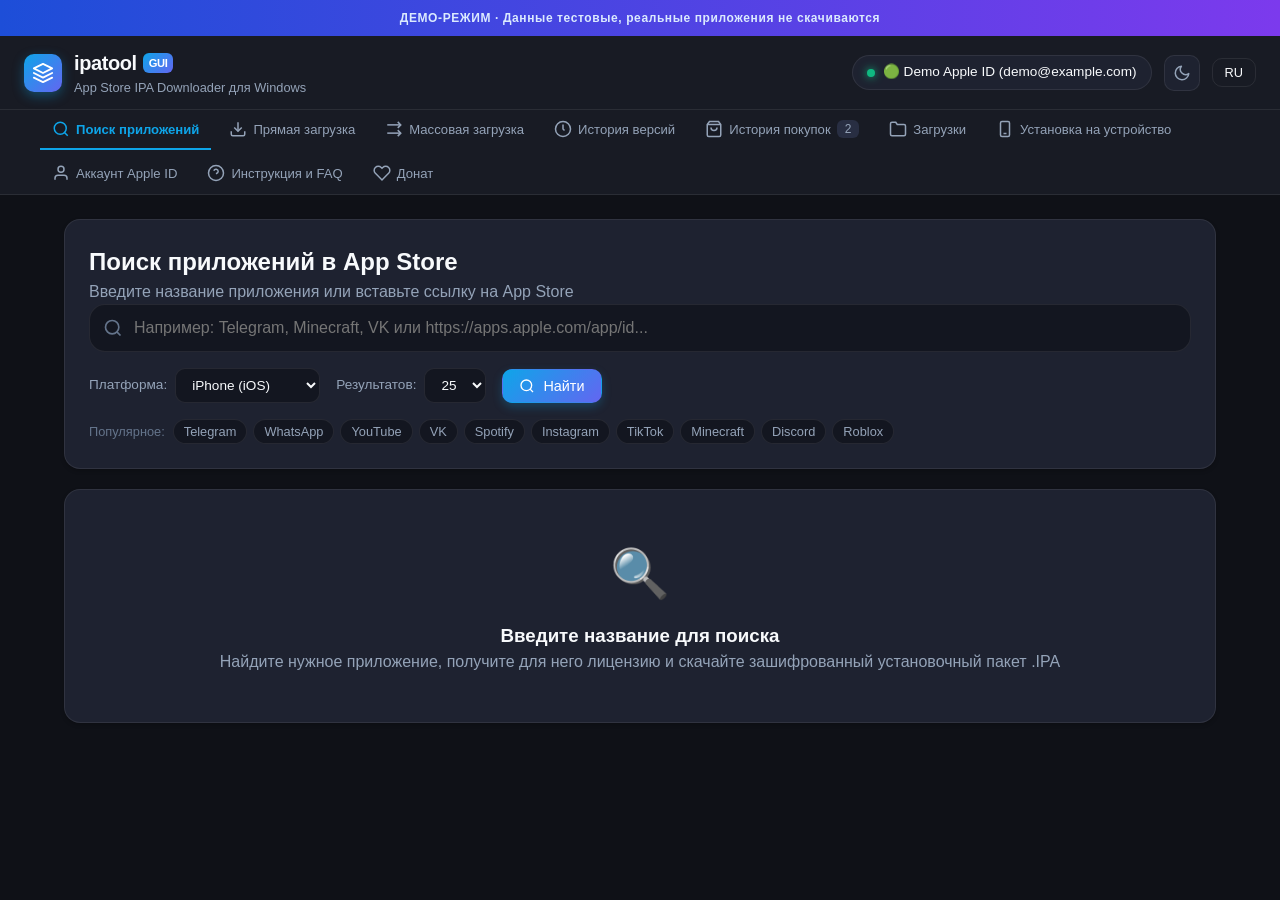
==== docs/index.html @ e69d9118 "Add interactive GitHub Pages demo Co-authored-by: arena-agent <297053741+arena-agent@users.noreply.g" ====
<!DOCTYPE html>
<html lang="ru" data-theme="dark">
<head>
  <meta charset="UTF-8">
  <meta name="viewport" content="width=device-width, initial-scale=1.0">
  <title>ipatool GUI — Скачивание IPA из App Store</title>
  <link rel="stylesheet" href="assets/style.css">
</head>
<body>
  <div class="demo-banner">ДЕМО-РЕЖИМ · Данные тестовые, реальные приложения не скачиваются</div>
  <!-- Header / Navigation Bar -->
  <header class="navbar">
    <div class="nav-brand">
      <div class="brand-icon">
        <svg viewBox="0 0 24 24" fill="none" stroke="currentColor" stroke-width="2" stroke-linecap="round" stroke-linejoin="round">
          <path d="M12 2L2 7l10 5 10-5-10-5zM2 17l10 5 10-5M2 12l10 5 10-5"/>
        </svg>
      </div>
      <div class="brand-text">
        <span class="brand-title">ipatool <span class="badge-gui">GUI</span></span>
        <span class="brand-subtitle" data-i18n="app_subtitle">App Store IPA Downloader для Windows</span>
      </div>
    </div>

    <!-- Right Controls -->
    <div class="nav-actions">
      <!-- Account Status Pill -->
      <div id="account-status-pill" class="account-pill" onclick="switchTab('account')">
        <span class="status-dot"></span>
        <span id="account-status-text" data-i18n="auth_checking">Проверка аккаунта...</span>
      </div>

      <!-- Theme Switcher -->
      <button id="theme-toggle" class="icon-btn" title="Сменить тему" onclick="toggleTheme()">
        <svg id="theme-icon-dark" viewBox="0 0 24 24" fill="none" stroke="currentColor" stroke-width="2" stroke-linecap="round" stroke-linejoin="round">
          <path d="M21 12.79A9 9 0 1 1 11.21 3 7 7 0 0 0 21 12.79z"></path>
        </svg>
        <svg id="theme-icon-light" style="display:none" viewBox="0 0 24 24" fill="none" stroke="currentColor" stroke-width="2" stroke-linecap="round" stroke-linejoin="round">
          <circle cx="12" cy="12" r="5"></circle>
          <line x1="12" y1="1" x2="12" y2="3"></line>
          <line x1="12" y1="21" x2="12" y2="23"></line>
          <line x1="4.22" y1="4.22" x2="5.64" y2="5.64"></line>
          <line x1="18.36" y1="18.36" x2="19.78" y2="19.78"></line>
          <line x1="1" y1="12" x2="3" y2="12"></line>
          <line x1="21" y1="12" x2="23" y2="12"></line>
          <line x1="4.22" y1="19.78" x2="5.64" y2="18.36"></line>
          <line x1="18.36" y1="5.64" x2="19.78" y2="4.22"></line>
        </svg>
      </button>

      <!-- Language Switcher -->
      <button id="lang-toggle" class="btn btn-outline btn-sm" onclick="toggleLanguage()">
        <span id="lang-label">RU</span>
      </button>
    </div>
  </header>

  <!-- Navigation Tabs -->
  <nav class="tabs-nav">
    <div class="tabs-container">
      <button class="tab-btn active" data-tab="search" onclick="switchTab('search')">
        <svg viewBox="0 0 24 24" fill="none" stroke="currentColor" stroke-width="2">
          <circle cx="11" cy="11" r="8"></circle><line x1="21" y1="21" x2="16.65" y2="16.65"></line>
        </svg>
        <span data-i18n="tab_search">Поиск приложений</span>
      </button>
      <button class="tab-btn" data-tab="direct" onclick="switchTab('direct')">
        <svg viewBox="0 0 24 24" fill="none" stroke="currentColor" stroke-width="2">
          <path d="M21 15v4a2 2 0 0 1-2 2H5a2 2 0 0 1-2-2v-4"></path>
          <polyline points="7 10 12 15 17 10"></polyline>
          <line x1="12" y1="15" x2="12" y2="3"></line>
        </svg>
        <span data-i18n="tab_direct">Прямая загрузка</span>
      </button>
      <button class="tab-btn" data-tab="batch" onclick="switchTab('batch')">
        <svg viewBox="0 0 24 24" fill="none" stroke="currentColor" stroke-width="2">
          <path d="M17 2.5l4 4-4 4"></path>
          <path d="M3 6.5h18"></path>
          <path d="M17 13.5l4 4-4 4"></path>
          <path d="M3 17.5h18"></path>
        </svg>
        <span data-i18n="tab_batch">Массовая загрузка</span>
      </button>
      <button class="tab-btn" data-tab="versions" onclick="switchTab('versions')">
        <svg viewBox="0 0 24 24" fill="none" stroke="currentColor" stroke-width="2">
          <circle cx="12" cy="12" r="10"></circle><polyline points="12 6 12 12 14 14"></polyline>
        </svg>
        <span data-i18n="tab_versions">История версий</span>
      </button>
      <button class="tab-btn" data-tab="purchases" onclick="switchTab('purchases')">
        <svg viewBox="0 0 24 24" fill="none" stroke="currentColor" stroke-width="2">
          <path d="M6 2L3 6v14a2 2 0 0 0 2 2h14a2 2 0 0 0 2-2V6l-3-4z"></path>
          <line x1="3" y1="6" x2="21" y2="6"></line>
          <path d="M16 10a4 4 0 0 1-8 0"></path>
        </svg>
        <span data-i18n="tab_purchases">История покупок</span>
        <span id="purchases-badge" class="badge" style="display:none">0</span>
      </button>
      <button class="tab-btn" data-tab="downloads" onclick="switchTab('downloads')">
        <svg viewBox="0 0 24 24" fill="none" stroke="currentColor" stroke-width="2">
          <path d="M22 19a2 2 0 0 1-2 2H4a2 2 0 0 1-2-2V5a2 2 0 0 1 2-2h5l2 3h9a2 2 0 0 1 2 2z"></path>
        </svg>
        <span data-i18n="tab_downloads">Загрузки</span>
        <span id="downloads-badge" class="badge badge-pulse" style="display:none">0</span>
      </button>
      <button class="tab-btn" data-tab="install" onclick="switchTab('install')">
        <svg viewBox="0 0 24 24" fill="none" stroke="currentColor" stroke-width="2">
          <rect x="6" y="2" width="12" height="20" rx="2"></rect>
          <line x1="10" y1="18" x2="14" y2="18"></line>
          <line x1="12" y1="2" x2="12" y2="2.01"></line>
        </svg>
        <span data-i18n="tab_install">Установка на устройство</span>
      </button>
      <button class="tab-btn" data-tab="account" onclick="switchTab('account')">
        <svg viewBox="0 0 24 24" fill="none" stroke="currentColor" stroke-width="2">
          <path d="M20 21v-2a4 4 0 0 0-4-4H8a4 4 0 0 0-4 4v2"></path>
          <circle cx="12" cy="7" r="4"></circle>
        </svg>
        <span data-i18n="tab_account">Аккаунт Apple ID</span>
      </button>
      <button class="tab-btn" data-tab="guide" onclick="switchTab('guide')">
        <svg viewBox="0 0 24 24" fill="none" stroke="currentColor" stroke-width="2">
          <circle cx="12" cy="12" r="10"></circle>
          <path d="M9.09 9a3 3 0 0 1 5.83 1c0 2-3 3-3 3"></path>
          <line x1="12" y1="17" x2="12.01" y2="17"></line>
        </svg>
        <span data-i18n="tab_guide">Инструкция и FAQ</span>
      </button>
      <button class="tab-btn" data-tab="donate" onclick="switchTab('donate')">
        <svg viewBox="0 0 24 24" fill="none" stroke="currentColor" stroke-width="2">
          <path d="M20.84 4.61a5.5 5.5 0 0 0-7.78 0L12 5.67l-1.06-1.06a5.5 5.5 0 0 0-7.78 7.78l1.06 1.06L12 21.23l7.78-7.78 1.06-1.06a5.5 5.5 0 0 0 0-7.78z"></path>
        </svg>
        <span data-i18n="tab_donate">Донат</span>
      </button>
    </div>
  </nav>

  <!-- Main Content Container -->
  <main class="main-content">

    <!-- TAB 1: Search -->
    <section id="tab-search" class="tab-content active">
      <!-- Search Banner / Input -->
      <div class="search-section card">
        <div class="search-header">
          <h2 data-i18n="search_title">Поиск приложений в App Store</h2>
          <p class="text-secondary" data-i18n="search_desc">Введите название приложения или вставьте ссылку на App Store</p>
        </div>

        <form id="search-form" onsubmit="handleSearch(event)" class="search-form">
          <div class="search-input-wrapper">
            <svg class="search-icon" viewBox="0 0 24 24" fill="none" stroke="currentColor" stroke-width="2">
              <circle cx="11" cy="11" r="8"></circle><line x1="21" y1="21" x2="16.65" y2="16.65"></line>
            </svg>
            <input 
              type="text" 
              id="search-input" 
              placeholder="Например: Telegram, Minecraft, VK или https://apps.apple.com/app/id..." 
              autocomplete="off"
            >
            <button type="button" id="search-clear-btn" class="clear-btn" onclick="clearSearch()" style="display:none">✕</button>
          </div>

          <div class="search-options">
            <div class="option-group">
              <label for="search-platform" data-i18n="platform_label">Платформа:</label>
              <select id="search-platform" class="select-control">
                <option value="iphone" selected>iPhone (iOS)</option>
                <option value="ipad">iPad (iPadOS)</option>
                <option value="appletv">Apple TV (tvOS)</option>
              </select>
            </div>

            <div class="option-group">
              <label for="search-limit" data-i18n="limit_label">Результатов:</label>
              <select id="search-limit" class="select-control">
                <option value="10">10</option>
                <option value="25" selected>25</option>
                <option value="50">50</option>
              </select>
            </div>

            <button type="submit" id="search-btn" class="btn btn-primary">
              <svg viewBox="0 0 24 24" fill="none" stroke="currentColor" stroke-width="2">
                <circle cx="11" cy="11" r="8"></circle><line x1="21" y1="21" x2="16.65" y2="16.65"></line>
              </svg>
              <span data-i18n="search_button">Найти</span>
            </button>
          </div>
        </form>

        <!-- Quick Tags -->
        <div class="popular-tags">
          <span class="tags-label" data-i18n="popular_searches">Популярное:</span>
          <div class="tags-list">
            <button type="button" class="tag-chip" onclick="quickSearch('Telegram')">Telegram</button>
            <button type="button" class="tag-chip" onclick="quickSearch('WhatsApp')">WhatsApp</button>
            <button type="button" class="tag-chip" onclick="quickSearch('YouTube')">YouTube</button>
            <button type="button" class="tag-chip" onclick="quickSearch('VK')">VK</button>
            <button type="button" class="tag-chip" onclick="quickSearch('Spotify')">Spotify</button>
            <button type="button" class="tag-chip" onclick="quickSearch('Instagram')">Instagram</button>
            <button type="button" class="tag-chip" onclick="quickSearch('TikTok')">TikTok</button>
            <button type="button" class="tag-chip" onclick="quickSearch('Minecraft')">Minecraft</button>
            <button type="button" class="tag-chip" onclick="quickSearch('Discord')">Discord</button>
            <button type="button" class="tag-chip" onclick="quickSearch('Roblox')">Roblox</button>
          </div>
        </div>
      </div>

      <!-- Search State / Results -->
      <div id="search-loading" class="state-container" style="display:none">
        <div class="spinner"></div>
        <p data-i18n="searching_status">Поиск приложений в Apple App Store...</p>
      </div>

      <div id="search-empty" class="state-container card">
        <div class="empty-icon">🔍</div>
        <h3 data-i18n="search_prompt_title">Введите название для поиска</h3>
        <p class="text-secondary" data-i18n="search_prompt_desc">Найдите нужное приложение, получите для него лицензию и скачайте зашифрованный установочный пакет .IPA</p>
      </div>

      <div id="search-no-results" class="state-container card" style="display:none">
        <div class="empty-icon">😕</div>
        <h3 data-i18n="no_results_title">Ничего не найдено</h3>
        <p class="text-secondary" data-i18n="no_results_desc">Попробуйте изменить поисковый запрос, проверить регион аккаунта или переключить платформу (iPhone / iPad).</p>
      </div>

      <!-- Results Grid -->
      <div id="search-results-wrapper" style="display:none">
        <!-- Removed-from-App-Store results (Apps_ID_List.txt) — shown first,
             since these apps are not reachable through the App Store search. -->
        <div id="removed-results-section" style="display:none">
          <div class="results-header">
            <h3 class="results-section-title" data-i18n="search_removed_title">Удалённые из App Store (доступны по ID)</h3>
            <span id="removed-results-count" class="results-count-text"></span>
          </div>
          <div id="removed-results-grid" class="apps-grid"></div>
        </div>

        <!-- Official App Store results (shown below the removed apps) -->
        <div id="official-results-section">
          <div class="results-header" id="official-results-header">
            <h3 class="results-section-title" data-i18n="search_official_title">Результаты App Store</h3>
            <span id="results-count" class="results-count-text">Найдено 0 приложений</span>
          </div>
          <div id="search-results-grid" class="apps-grid"></div>
        </div>
      </div>
    </section>

    <!-- TAB 2: Direct Download -->
    <section id="tab-direct" class="tab-content">
      <div class="card form-card">
        <div class="card-header">
          <h2 data-i18n="direct_title">Прямая загрузка приложения</h2>
          <p class="text-secondary" data-i18n="direct_desc">Загрузите приложение по Bundle ID, App ID или прямой ссылке на App Store</p>
        </div>

        <form id="direct-download-form" onsubmit="handleDirectDownload(event)" class="vertical-form">
          <div class="form-group">
            <label for="direct-app-id">
              <span data-i18n="direct_id_label">Идентификатор приложения (Bundle ID, App ID или Ссылка):</span>
              <span class="required">*</span>
            </label>
            <input 
              type="text" 
              id="direct-app-id" 
              class="input-control" 
              placeholder="например: org.telegram.Telegram-iOS, 686449807 или https://apps.apple.com/..."
              required
            >
            <small class="form-hint" data-i18n="direct_id_hint">Вы можете указать Bundle Identifier (например <code>com.example.app</code>), цифровой Track ID (например <code>686449807</code>) или ссылку на страницу в App Store.</small>
          </div>

          <div class="form-row">
            <div class="form-group col">
              <label for="direct-platform" data-i18n="platform_label">Платформа:</label>
              <select id="direct-platform" class="select-control">
                <option value="iphone" selected>iPhone (iOS)</option>
                <option value="ipad">iPad (iPadOS)</option>
                <option value="appletv">Apple TV (tvOS)</option>
              </select>
            </div>

            <div class="form-group col">
              <label for="direct-version-id" data-i18n="version_id_label">ID версии (необязательно):</label>
              <input 
                type="text" 
                id="direct-version-id" 
                class="input-control" 
                placeholder="Оставьте пустым для последней версии"
              >
            </div>
          </div>

          <div class="form-group">
            <label for="direct-output-path" data-i18n="output_folder_label">Папка для сохранения:</label>
            <div class="input-with-button">
              <input 
                type="text" 
                id="direct-output-path" 
                class="input-control" 
                placeholder="По умолчанию: текущая папка или Загрузки"
              >
              <button type="button" class="btn btn-outline" onclick="openOutputFolder()" title="Открыть текущую папку">
                📂 <span data-i18n="open_folder_btn">Открыть</span>
              </button>
            </div>
          </div>

          <div class="form-checkbox">
            <label class="checkbox-label">
              <input type="checkbox" id="direct-purchase" checked>
              <span class="checkbox-custom"></span>
              <span class="checkbox-text">
                <strong data-i18n="auto_purchase_title">Автоматически получить лицензию (Purchase)</strong>
                <small class="text-secondary" data-i18n="auto_purchase_desc">Необходимо, если приложение ещё ни разу не скачивалось с этого Apple ID (только для бесплатных приложений)</small>
              </span>
            </label>
          </div>

          <div class="form-actions">
            <button type="submit" id="direct-submit-btn" class="btn btn-primary btn-lg">
              <svg viewBox="0 0 24 24" fill="none" stroke="currentColor" stroke-width="2">
                <path d="M21 15v4a2 2 0 0 1-2 2H5a2 2 0 0 1-2-2v-4"></path>
                <polyline points="7 10 12 15 17 10"></polyline>
                <line x1="12" y1="15" x2="12" y2="3"></line>
              </svg>
              <span data-i18n="start_download_btn">Начать скачивание .IPA</span>
            </button>
          </div>
        </form>
      </div>
    </section>

    <!-- TAB: Batch Mass Download -->
    <section id="tab-batch" class="tab-content">
      <div class="card">
        <div class="card-header">
          <h2 data-i18n="batch_title">Массовая проверка и загрузка</h2>
          <p class="text-secondary" data-i18n="batch_desc">Загрузите текстовый файл со списком приложений (название и App ID). Каждый ID будет проверен через Прямую загрузку: приложения, ранее установленные на вашем Apple ID, скачиваются, а те, которых у вас никогда не было (ошибка «license is required»), будут отфильтрованы.</p>
        </div>

        <form id="batch-form" class="vertical-form">
          <div class="form-group">
            <label for="batch-file-input">
              <span data-i18n="batch_file_label">Файл со списком приложений (.txt):</span>
              <span class="required">*</span>
            </label>
            <div class="input-with-button">
              <input
                type="file"
                id="batch-file-input"
                class="input-control"
                accept=".txt,text/plain"
              >
            </div>
            <small class="form-hint" data-i18n="batch_file_hint">Каждая строка: название и числовой App ID, например <code>1Password 7: 568903335</code>. Поддерживаются также просто ID, ссылки на App Store и разделители «:», «-», «;», Tab или пробел.</small>
          </div>

          <div class="form-group">
            <label for="batch-paste-area" data-i18n="batch_paste_label">Или вставьте список текстом:</label>
            <textarea
              id="batch-paste-area"
              class="input-control"
              rows="5"
              placeholder="1Password 7: 568903335&#10;2ГИС: 1474481751&#10;568903335 246890568"
            ></textarea>
          </div>

          <div id="batch-parsed-summary" class="state-container" style="display:none">
            <p id="batch-parsed-count" class="text-secondary"></p>
          </div>

          <div class="form-row">
            <div class="form-group col">
              <label for="batch-platform" data-i18n="platform_label">Платформа:</label>
              <select id="batch-platform" class="select-control">
                <option value="iphone" selected>iPhone (iOS)</option>
                <option value="ipad">iPad (iPadOS)</option>
                <option value="appletv">Apple TV (tvOS)</option>
              </select>
            </div>

            <div class="form-group col">
              <label for="batch-output-path" data-i18n="output_folder_label">Папка для сохранения:</label>
              <div class="input-with-button">
                <input
                  type="text"
                  id="batch-output-path"
                  class="input-control"
                  placeholder="По умолчанию: текущая папка или Загрузки"
                >
                <button type="button" class="btn btn-outline" onclick="openOutputFolder()" title="Открыть текущую папку">
                  📂 <span data-i18n="open_folder_btn">Открыть</span>
                </button>
              </div>
            </div>
          </div>

          <div class="form-checkbox">
            <label class="checkbox-label">
              <input type="checkbox" id="batch-purchase">
              <span class="checkbox-custom"></span>
              <span class="checkbox-text">
                <strong data-i18n="batch_purchase_label">Автоматически получать лицензии (Purchase)</strong>
                <small class="text-secondary" data-i18n="batch_purchase_hint">Включено: приложение без лицензии будет приобретено перед проверкой/скачиванием (только бесплатные приложения). Отключено: такие приложения будут просто отфильтрованы и не скачаны.</small>
              </span>
            </label>
          </div>

          <div class="form-actions">
            <button type="submit" id="batch-check-btn" class="btn btn-primary btn-lg">
              <svg viewBox="0 0 24 24" fill="none" stroke="currentColor" stroke-width="2">
                <circle cx="11" cy="11" r="8"></circle><line x1="21" y1="21" x2="16.65" y2="16.65"></line>
              </svg>
              <span data-i18n="batch_check_btn">Проверить по Apple ID</span>
            </button>
          </div>
        </form>
      </div>

      <!-- Batch Check Progress -->
      <div id="batch-check-progress-card" class="card" style="display:none">
        <div class="card-header">
          <h3 data-i18n="batch_check_progress_title">Проверка приложений через Прямую загрузку...</h3>
          <p class="text-secondary" id="batch-check-progress-text"></p>
        </div>
        <div class="dl-progress-bar-bg">
          <div id="batch-check-progress-fill" class="dl-progress-bar-fill" style="width:0%"></div>
        </div>
        <div class="dl-progress-stats">
          <span id="batch-check-progress-percent">0%</span>
        </div>
      </div>

      <!-- Batch Results -->
      <div id="batch-results-card" class="card" style="display:none">
        <div class="card-header flex-between">
          <div>
            <h3 data-i18n="batch_results_title">Результаты проверки</h3>
            <p class="text-secondary" id="batch-results-summary"></p>
          </div>
          <div class="app-actions">
            <button class="btn btn-outline btn-sm" onclick="batchSelectAll(true)">
              <span data-i18n="batch_select_all">Выбрать все</span>
            </button>
            <button class="btn btn-outline btn-sm" onclick="batchSelectAll(false)">
              <span data-i18n="batch_select_none">Снять все</span>
            </button>
            <button id="batch-download-btn" class="btn btn-primary btn-sm" onclick="startBatchDownload()">
              <span id="batch-download-btn-text" data-i18n="batch_download_selected">Скачать выбранные</span>
            </button>
            <button id="batch-save-btn" class="btn btn-outline btn-sm" onclick="saveBatchList()">
              💾 <span data-i18n="batch_save_list">Сохранить список (.txt)</span>
            </button>
          </div>
        </div>

        <div id="batch-available-list" class="apps-grid" style="margin-top:16px"></div>

        <div id="batch-filtered-box" style="margin-top:24px; display:none">
          <h4 class="text-secondary" data-i18n="batch_filtered_title">Отфильтрованы (нет лицензии на Apple ID):</h4>
          <div id="batch-filtered-list" class="batch-filtered-list" style="margin-top:8px"></div>
        </div>
      </div>

      <!-- Batch Download Progress -->
      <div id="batch-download-card" class="card" style="display:none">
        <div class="card-header">
          <h3 data-i18n="batch_download_progress_title">Массовое скачивание...</h3>
          <p class="text-secondary" id="batch-download-progress-text"></p>
        </div>
        <div class="dl-progress-bar-bg">
          <div id="batch-download-progress-fill" class="dl-progress-bar-fill" style="width:0%"></div>
        </div>
        <div class="dl-progress-stats">
          <span id="batch-download-progress-percent">0%</span>
          <span id="batch-download-progress-detail"></span>
        </div>
        <div id="batch-download-items" style="margin-top:16px"></div>
      </div>
    </section>

    <!-- TAB 3: Version History -->
    <section id="tab-versions" class="tab-content">
      <div class="card">
        <div class="card-header">
          <h2 data-i18n="versions_title">История версий приложения</h2>
          <p class="text-secondary" data-i18n="versions_desc">Просмотр всех предыдущих сборок и скачивание старых версий приложения</p>
        </div>

        <form id="versions-search-form" onsubmit="handleFetchVersions(event)" class="search-form">
          <div class="search-input-wrapper">
            <input 
              type="text" 
              id="versions-input" 
              placeholder="Введите Bundle ID (например, org.telegram.Telegram-iOS) или App ID"
              required
            >
          </div>
          <button type="submit" id="versions-btn" class="btn btn-primary">
            <span data-i18n="fetch_versions_btn">Получить версии</span>
          </button>
        </form>

        <div id="versions-loading" class="state-container" style="display:none">
          <div class="spinner"></div>
          <p data-i18n="fetching_versions_status">Запрос списка сборок с серверов Apple...</p>
        </div>

        <div id="versions-container" class="versions-result-wrapper" style="display:none">
          <div class="versions-meta-card">
            <div class="versions-header-info">
              <h3 id="versions-app-title">Приложение</h3>
              <span id="versions-count-badge" class="badge">0 версий</span>
            </div>
            <p id="versions-app-bundle" class="text-secondary"></p>
          </div>

          <div id="versions-pager-top" class="versions-pager-slot"></div>

          <div class="versions-table-wrapper">
            <table class="versions-table">
              <thead>
                <tr>
                  <th data-i18n="version_col_build">ID сборки (Version ID)</th>
                  <th data-i18n="version_col_display">Версия (Display)</th>
                  <th data-i18n="version_col_date">Дата выхода</th>
                  <th data-i18n="version_col_action">Действие</th>
                </tr>
              </thead>
              <tbody id="versions-table-body"></tbody>
            </table>
          </div>

          <div id="versions-pager-bottom" class="versions-pager-slot"></div>
        </div>
      </div>
    </section>

    <!-- TAB: Purchase history -->
    <section id="tab-purchases" class="tab-content">
      <div class="card">
        <div class="card-header flex-between">
          <div>
            <h2 data-i18n="purchases_title">История покупок</h2>
            <p class="text-secondary" data-i18n="purchases_desc">Все приложения, приобретённые на этом Apple ID. Список загружается один раз при входе и обновляется по кнопке.</p>
          </div>
          <div class="purchases-actions">
            <span id="purchases-updated" class="text-muted purchases-updated"></span>
            <button type="button" id="purchases-refresh-btn" class="btn btn-outline" onclick="refreshPurchases(true)">
              <svg viewBox="0 0 24 24" fill="none" stroke="currentColor" stroke-width="2" width="16" height="16">
                <polyline points="23 4 23 10 17 10"></polyline>
                <polyline points="1 20 1 14 7 14"></polyline>
                <path d="M3.51 9a9 9 0 0 1 14.85-3.36L23 10M1 14l4.64 4.36A9 9 0 0 0 20.49 15"></path>
              </svg>
              <span data-i18n="purchases_refresh">Обновить</span>
            </button>
          </div>
        </div>

        <div class="purchases-toolbar">
          <div class="search-input-wrapper">
            <input type="text" id="purchases-filter" data-i18n-placeholder="purchases_filter_placeholder" placeholder="Фильтр по названию, Bundle ID или App ID" oninput="renderPurchases()">
          </div>
          <div class="purchases-toolbar-right">
            <span id="purchases-count-badge" class="badge">0</span>
            <button type="button" class="btn btn-outline btn-sm" onclick="exportPurchasesList()">
              <span data-i18n="purchases_export">Сохранить список (.txt)</span>
            </button>
          </div>
        </div>

        <div id="purchases-need-auth" class="state-container" style="display:none">
          <div class="empty-icon">🔐</div>
          <p data-i18n="purchases_need_auth">Войдите в Apple ID во вкладке «Аккаунт», чтобы увидеть историю покупок</p>
        </div>

        <div id="purchases-loading" class="state-container" style="display:none">
          <div class="spinner"></div>
          <p data-i18n="purchases_loading">Загрузка истории покупок с серверов Apple...</p>
        </div>

        <div id="purchases-error" class="state-container" style="display:none">
          <div class="empty-icon">⚠️</div>
          <p id="purchases-error-text" class="text-secondary"></p>
          <button type="button" class="btn btn-primary" style="margin-top:12px" onclick="refreshPurchases(true)">
            <span data-i18n="purchases_retry">Повторить</span>
          </button>
        </div>

        <div id="purchases-empty" class="state-container" style="display:none">
          <div class="empty-icon">🛍️</div>
          <p data-i18n="purchases_empty">На этом Apple ID нет приобретённых приложений</p>
        </div>

        <div id="purchases-container" class="versions-result-wrapper" style="display:none">
          <div class="versions-table-wrapper">
            <table class="versions-table purchases-table">
              <thead>
                <tr>
                  <th data-i18n="purchases_col_app">Приложение</th>
                  <th data-i18n="purchases_col_bundle">Bundle ID</th>
                  <th data-i18n="purchases_col_appid">App ID</th>
                  <th data-i18n="purchases_col_date">Дата покупки</th>
                  <th data-i18n="purchases_col_action">Действие</th>
                </tr>
              </thead>
              <tbody id="purchases-table-body"></tbody>
            </table>
          </div>
        </div>
      </div>
    </section>

    <!-- TAB 4: Downloads -->
    <section id="tab-downloads" class="tab-content">
      <div class="downloads-layout">
        <!-- Active Downloads -->
        <div class="card">
          <div class="card-header flex-between">
            <div>
              <h2 data-i18n="active_downloads_title">Активные загрузки</h2>
              <p class="text-secondary" data-i18n="active_downloads_desc">Текущие процессы скачивания и обработки пакетов</p>
            </div>
            <button class="btn btn-outline btn-sm" onclick="openOutputFolder()">
              📂 <span data-i18n="open_downloads_folder">Открыть папку загрузок</span>
            </button>
          </div>

          <div id="active-downloads-list" class="active-downloads-container">
            <div id="no-active-downloads" class="empty-state-mini">
              <p class="text-secondary" data-i18n="no_active_downloads">Нет активных загрузок</p>
            </div>
          </div>
        </div>

        <!-- Download History -->
        <div class="card">
          <div class="card-header flex-between">
            <div>
              <h3 data-i18n="download_history_title">История завершенных загрузок</h3>
              <p class="text-secondary" data-i18n="download_history_desc">Скачанные файлы .IPA на вашем компьютере</p>
            </div>
            <button class="btn btn-outline btn-sm" onclick="refreshDownloadsHistory()">
              🔄 <span data-i18n="refresh_btn">Обновить</span>
            </button>
          </div>

          <div id="downloads-history-list" class="history-list">
            <div id="no-history-downloads" class="empty-state-mini">
              <p class="text-secondary" data-i18n="no_history_downloads">История пока пуста</p>
            </div>
          </div>
        </div>
      </div>
    </section>

    <!-- TAB: Install .IPA on connected iOS device -->
    <section id="tab-install" class="tab-content">
      <div class="install-layout">
        <!-- Devices Card -->
        <div class="card">
          <div class="card-header flex-between">
            <div>
              <h2 data-i18n="install_devices_title">Подключенные устройства iOS</h2>
              <p class="text-secondary" data-i18n="install_devices_desc">Обнаруживаются автоматически через libimobiledevice (idevice_id / idevicedeviceinfo)</p>
            </div>
            <button class="btn btn-outline" onclick="refreshInstallDevices()">
              🔄 <span data-i18n="refresh_btn">Обновить</span>
            </button>
          </div>

          <div id="install-devices-loading" class="state-container" style="display:none">
            <div class="spinner"></div>
            <p data-i18n="install_devices_scanning">Поиск подключенных устройств...</p>
          </div>

          <div id="install-devices-empty" class="empty-state-mini" style="display:block">
            <p class="text-secondary" data-i18n="install_no_devices">Подключите iPhone/iPad по кабелю и нажмите «Обновить»</p>
          </div>

          <div id="install-devices-list" class="install-devices-grid"></div>

          <div id="install-tools-warning" class="info-alert" style="display:none; margin-top:16px">
            <span class="alert-icon">⚠️</span>
            <div>
              <strong data-i18n="install_tools_missing_title">Не найден ideviceinstaller</strong>
              <p id="install-tools-warning-text" data-i18n="install_tools_missing_desc">Для установки нужен ideviceinstaller из libimobiledevice. На macOS: <code>brew install libimobiledevice</code>. На Windows установите iDevice Suite / сборку libimobiledevice и положите <code>ideviceinstaller.exe</code> в PATH.</p>
            </div>
          </div>

          <div id="install-driver-card" class="info-alert" style="display:none; margin-top:16px">
            <span class="alert-icon" id="install-driver-icon">🖥️</span>
            <div>
              <strong id="install-driver-title" data-i18n="install_driver_check_title">Драйвер Apple Mobile Device Support</strong>
              <p id="install-driver-text">Проверка драйвера...</p>
              <span id="install-driver-links" style="margin-top:8px; display:inline-flex; gap:8px; flex-wrap:wrap;"></span>
            </div>
          </div>
        </div>

        <!-- Upload and Install Card -->
        <div class="card">
          <div class="card-header">
            <h2 data-i18n="install_upload_title">Выберите файл .IPA</h2>
            <p class="text-secondary" data-i18n="install_upload_desc">Выберите скачанный .IPA, укажите устройство и установите его на iPhone/iPad</p>
          </div>

          <form id="install-form" onsubmit="handleInstallSubmit(event)" class="vertical-form">
            <div class="form-group">
              <label for="install-device-select">
                <span data-i18n="install_device_label">Устройство:</span>
                <span class="required">*</span>
              </label>
              <select id="install-device-select" class="select-control" required>
                <option value="" data-i18n="install_device_select_placeholder">— выберите устройство —</option>
              </select>
            </div>

            <div class="form-group">
              <label for="install-file-input" data-i18n="install_file_label">Файл .IPA:</label>
              <div class="file-dropzone" onclick="document.getElementById('install-file-input').click()">
                <input type="file" id="install-file-input" accept=".ipa,application/octet-stream" style="display:none" onchange="updateInstallFileChosen()">
                <div class="dropzone-content">
                  <span class="dropzone-icon" id="install-drop-icon">📦</span>
                  <span id="install-drop-text" data-i18n="install_dropzone_text">Нажмите, чтобы выбрать .ipa файл</span>
                </div>
              </div>
            </div>

            <div class="form-actions">
              <button type="submit" id="install-submit-btn" class="btn btn-primary btn-lg full-width">
                📲 <span data-i18n="install_button">Установить на устройство</span>
              </button>
            </div>
          </form>
        </div>

        <!-- Install Progress Card -->
        <div id="install-progress-card" class="card full-grid-width" style="display:none">
          <div class="card-header">
            <h3 data-i18n="install_progress_title">Установка...</h3>
            <p class="text-secondary" id="install-progress-subtitle">—</p>
          </div>

          <div class="dl-progress-bar-bg">
            <div id="install-progress-fill" class="dl-progress-bar-fill" style="width:0%"></div>
          </div>
          <div class="dl-progress-stats">
            <span id="install-progress-percent">0%</span>
            <span id="install-progress-message">—</span>
          </div>

          <details class="install-log-details" style="margin-top:16px">
            <summary data-i18n="install_log_title">Журнал ideviceinstaller</summary>
            <pre id="install-progress-log" class="install-log-output"></pre>
          </details>
        </div>
      </div>
    </section>

    <!-- TAB 5: Account & Sessions -->
    <section id="tab-account" class="tab-content">
      <div class="account-grid">

        <!-- Account Status Card -->
        <div class="card account-card">
          <div class="card-header">
            <h2 data-i18n="account_card_title">Текущий Apple ID</h2>
            <p class="text-secondary" data-i18n="account_card_desc">Состояние авторизации и сведения об активной сессии</p>
          </div>

          <!-- Logged In State -->
          <div id="account-logged-in-box" class="account-details" style="display:none">
            <div class="account-user-header">
              <div class="account-avatar">
                <span id="account-initials">A</span>
              </div>
              <div class="account-user-meta">
                <h3 id="account-user-name">Имя Фамилия</h3>
                <span id="account-user-email" class="text-secondary">email@example.com</span>
                <span class="badge badge-success" data-i18n="badge_authenticated">Авторизован</span>
              </div>
            </div>

            <div class="account-info-grid">
              <div class="info-item">
                <span class="info-label" data-i18n="info_country">Регион App Store:</span>
                <span id="account-country" class="info-value">—</span>
              </div>
              <div class="info-item">
                <span class="info-label" data-i18n="info_dsid">DSID:</span>
                <span id="account-dsid" class="info-value mono">—</span>
              </div>
              <div class="info-item">
                <span class="info-label" data-i18n="info_keychain">Хранилище сессии:</span>
                <span class="info-value text-success" data-i18n="info_keychain_ok">Системное хранилище Windows</span>
              </div>
            </div>

            <div class="account-actions">
              <button class="btn btn-outline" onclick="exportSession()">
                📤 <span data-i18n="export_session_btn">Экспорт сессии (JSON)</span>
              </button>
              <button class="btn btn-danger" onclick="confirmLogout()">
                🚪 <span data-i18n="logout_btn">Выйти из аккаунта</span>
              </button>
            </div>
          </div>

          <!-- Logged Out / Login Form State -->
          <div id="account-logged-out-box">
            <div class="login-intro">
              <div class="login-shield-icon">🔐</div>
              <h3 data-i18n="login_prompt_title">Вход в Apple ID</h3>
              <p class="text-secondary" data-i18n="login_prompt_desc">Авторизация необходима для получения лицензий и зашифрованных установочных файлов из App Store.</p>
            </div>

            <form id="login-form" onsubmit="handleLogin(event)" class="vertical-form">
              <div class="form-group">
                <label for="login-email">
                  <span data-i18n="login_email_label">Apple ID (Email):</span>
                  <span class="required">*</span>
                </label>
                <input 
                  type="email" 
                  id="login-email" 
                  class="input-control" 
                  placeholder="name@example.com"
                  required
                >
              </div>

              <div class="form-group">
                <label for="login-password">
                  <span data-i18n="login_password_label">Пароль Apple ID:</span>
                  <span class="required">*</span>
                </label>
                <div class="password-input-wrapper">
                  <input 
                    type="password" 
                    id="login-password" 
                    class="input-control" 
                    placeholder="••••••••••••"
                    required
                  >
                  <button type="button" class="icon-btn-inline" onclick="togglePasswordVisibility('login-password')">👁️</button>
                </div>
                <small class="form-hint" data-i18n="login_security_hint">Пароль передается напрямую на защищенные серверы Apple (SRP-6a/GSA) и не сохраняется третьими лицами.</small>
              </div>

              <div class="form-actions">
                <button type="submit" id="login-submit-btn" class="btn btn-primary btn-lg full-width">
                  <span data-i18n="login_btn">Войти в Apple ID</span>
                </button>
                <!-- Alternative macOS-only login: GSA -> MZFinance (stable,
                     bypasses the glitchy native/fast path). Visible only on macOS. -->
                <button type="button" id="login-test-btn" class="btn btn-outline btn-lg full-width" style="display:none" onclick="handleTestLogin(event)">
                  <span data-i18n="login_test_btn">Войти в Apple ID SKIP</span>
                </button>
                <small class="form-hint" id="login-test-hint" style="display:none" data-i18n="login_test_hint">Если при авторизации через «Войти в Apple ID» возникают ошибки (HTTP 403, «An unknown error has occurred», ошибки GSA/SRP или проблемы с 2FA), используйте альтернативный метод авторизации через «Войти в Apple ID SKIP».</small>
              </div>
            </form>
          </div>
        </div>

        <!-- Session Import / Export Card -->
        <div class="card">
          <div class="card-header">
            <h3 data-i18n="session_mgmt_title">Сессии и Перенос</h3>
            <p class="text-secondary" data-i18n="session_mgmt_desc">Импортируйте сессию, созданную на другом устройстве, чтобы не вводить пароль и 2FA повторно</p>
          </div>

          <div class="session-tools">
            <div class="tool-box">
              <h4 data-i18n="import_session_title">📥 Импорт файла сессии</h4>
              <p class="text-secondary" data-i18n="import_session_desc">Выберите ранее сохраненный файл <code>account-session.json</code>:</p>
              
              <div class="file-dropzone" onclick="document.getElementById('session-file-input').click()">
                <input type="file" id="session-file-input" accept=".json" style="display:none" onchange="handleSessionFileUpload(event)">
                <div class="dropzone-content">
                  <span class="dropzone-icon">📄</span>
                  <span data-i18n="dropzone_text">Нажмите, чтобы выбрать .json файл сессии</span>
                </div>
              </div>

              <div class="paste-json-box">
                <label for="session-json-textarea" data-i18n="paste_json_label">Или вставьте JSON сессии напрямую:</label>
                <textarea id="session-json-textarea" class="textarea-control" rows="3" placeholder='{"email":"...","passwordToken":"..."}'></textarea>
                <button class="btn btn-outline btn-sm" onclick="importSessionFromText()">
                  <span data-i18n="import_text_btn">Импортировать из текста</span>
                </button>
              </div>
            </div>
          </div>
        </div>

        <!-- iCloud Presence Check Card (Windows-only; hidden on macOS) -->
        <div class="card full-grid-width" id="icloud-presence-card">
          <div class="card-header">
            <h3 data-i18n="anisette_card_title">⚙️ Проверка iCloud для Windows</h3>
            <p class="text-secondary" data-i18n="anisette_card_desc">Проверьте, установлена ли нужная версия iCloud на этом компьютере</p>
          </div>

          <div class="anisette-info-content">
            <div class="info-alert">
              <span class="alert-icon" id="icloud-status-icon">💡</span>
              <div>
                <strong data-i18n="anisette_alert_title">Для Windows-версии ipatool:</strong>
                <p id="icloud-status-text">Проверка установленного iCloud…</p>
                <p id="icloud-status-actions" style="margin-top:8px;">
                  <a id="icloud-download-link" href="#" target="_blank" rel="noopener" class="btn btn-outline btn-sm" style="display:none;">
                    ⬇️ <span data-i18n="icloud_download_btn">Скачать iCloud для Windows</span>
                  </a>
                </p>
              </div>
            </div>
          </div>
        </div>

      </div>
    </section>

    <!-- TAB 6: User Guide & FAQ -->
    <section id="tab-guide" class="tab-content">
      <div class="guide-container">
        
        <!-- FAQ Card -->
        <div class="card">
          <div class="card-header">
            <h2 data-i18n="faq_title">Часто задаваемые вопросы (FAQ)</h2>
          </div>

          <div class="faq-accordion">
            <details class="faq-item">
              <summary class="faq-question" data-i18n="faq_q1">Зачем нужен вход в Apple ID?</summary>
              <div class="faq-answer" data-i18n="faq_a1">
                <p>Серверы Apple App Store выдают установочные пакеты <code>.ipa</code> только авторизованным пользователям. Авторизация нужна, чтобы Apple сгенерировала персональную цифровую подпись (<code>sinf</code>) и лицензию на приложение для вашего аккаунта.</p>
              </div>
            </details>

            <details class="faq-item">
              <summary class="faq-question" data-i18n="faq_q2">Безопасно ли вводить пароль от Apple ID в ipatool?</summary>
              <div class="faq-answer" data-i18n="faq_a2">
                <p>Да. Программа является полностью открытым исходным кодом (Open Source). Ваши учетные данные передаются исключительно на официальные защищенные серверы Apple (<code>auth.itunes.apple.com</code> / <code>gsa.apple.com</code>) с использованием криптографического протокола SRP-6a. Данные не передаются никаким сторонним серверам.</p>
              </div>
            </details>

            <details class="faq-item">
              <summary class="faq-question" data-i18n="faq_q3">Что делать, если при скачивании пишет "license required"?</summary>
              <div class="faq-answer" data-i18n="faq_a3">
                <p>Это означает, что это приложение ещё никогда не приобреталось с вашего Apple ID. Просто нажмите кнопку <strong>"Получить лицензию"</strong> на карточке приложения или поставьте галочку <em>"Автоматически получить лицензию (Purchase)"</em> при скачивании.</p>
              </div>
            </details>

            <details class="faq-item">
              <summary class="faq-question" data-i18n="faq_q4">Можно ли скачивать платные приложения?</summary>
              <div class="faq-answer" data-i18n="faq_a4">
                <p>Вы можете скачивать платные приложения, если вы ранее уже купили их со своего Apple ID. Бесплатное автоматическое приобретение лицензии через ipatool работает только для бесплатных приложений App Store.</p>
              </div>
            </details>

            <details class="faq-item">
              <summary class="faq-question" data-i18n="faq_q5">Как скачать старую версию приложения?</summary>
              <div class="faq-answer" data-i18n="faq_a5">
                <p>Перейдите во вкладку <strong>"История версий"</strong> (или нажмите кнопку "Версии" на карточке приложения). Программа отобразит все когда-либо выпущенные версии приложения. Выберите нужную сборку и нажмите "Скачать".</p>
              </div>
            </details>

            <details class="faq-item">
              <summary class="faq-question" data-i18n="faq_q6">Где сохраняются скачанные файлы .IPA?</summary>
              <div class="faq-answer" data-i18n="faq_a6">
                <p>По умолчанию файлы сохраняются в рабочую папку программы или в папку "Загрузки". Вы можете открыть папку в любой момент, нажав кнопку <strong>"📂 Открыть папку загрузок"</strong> во вкладке "Загрузки".</p>
              </div>
            </details>

            <details class="faq-item">
              <summary class="faq-question" data-i18n="faq_q7">Что делать, если при скачивании появляется ошибка "invalid response"?</summary>
              <div class="faq-answer" data-i18n="faq_a7">
                <p>Если вы получаете ошибку <code>invalid response: Apple Media Services Terms and Conditions have changed</code>, это означает, что Apple обновила условия использования, и ваш аккаунт ещё не принял новые условия.</p>
                <p><strong data-i18n="faq_a7_fix_title">Как исправить:</strong></p>
                <ol>
                  <li data-i18n="faq_a7_step1">Откройте App Store на вашем iPhone, iPad или Mac</li>
                  <li data-i18n="faq_a7_step2">Войдите в тот же Apple ID, если потребуется</li>
                  <li data-i18n="faq_a7_step3">Начните скачивание любого приложения (можно попробовать то, с которым была ошибка, например Insta360) - это должно вызвать окно с новыми условиями</li>
                  <li data-i18n="faq_a7_step4">Примите новые условия и соглашения при появлении запроса</li>
                  <li data-i18n="faq_a7_step5">После принятия условий ipatool должен снова работать нормально</li>
                </ol>
                <p data-i18n="faq_a7_note">Это стандартная процедура Apple при обновлении их юридических условий. После принятия через официальное приложение Apple ошибка будет устранена.</p>
              </div>
            </details>
          </div>
        </div>

      </div>
    </section>

    <!-- TAB 7: Donate -->
    <section id="tab-donate" class="tab-content">
      <div class="card">
        <div class="donate-container">
          <div class="donate-content">
            <div class="donate-icon">💛</div>
            <h2 data-i18n="donate_title">Поддержать проект</h2>
            <p class="text-secondary" data-i18n="donate_desc">Если вы хотите безвозмездно поддержать проект, то можно это сделать по ссылке ниже или через QR-код:</p>
            <div class="donate-actions">
              <a
                class="btn btn-primary btn-lg"
                href="https://pay.cloudtips.ru/p/1569852d"
                target="_blank"
                rel="noopener noreferrer"
              >
                💙 <span data-i18n="donate_button">Поддержать проект через Cloudtips</span>
              </a>
            </div>
          </div>
          <div class="donate-qr">
            <img src="/api/qrcode" alt="" class="donate-qr-img">
            <span class="text-secondary donate-qr-caption" data-i18n="donate_qr_caption">QR-код для поддержки проекта</span>
          </div>
        </div>
      </div>
    </section>

  </main>

  <!-- 2FA Verification Modal Dialog -->
  <div id="two-factor-modal" class="modal-overlay" style="display:none">
    <div class="modal-card">
      <div class="modal-header">
        <div class="modal-icon">📲</div>
        <h3 data-i18n="modal_2fa_title">Двухфакторная аутентификация</h3>
        <p class="text-secondary" data-i18n="modal_2fa_desc">Введите 6-значный проверочный код, отправленный на ваши устройства Apple или в SMS</p>
      </div>

      <form id="two-factor-form" onsubmit="handle2FASubmit(event)">
        <div class="two-factor-inputs">
          <input type="text" id="two-factor-code" class="input-control code-input" maxlength="6" pattern="[0-9]{6}" placeholder="123456" autofocus required>
        </div>

        <div class="modal-actions">
          <button type="button" class="btn btn-outline" onclick="close2FAModal()">
            <span data-i18n="cancel_btn">Отмена</span>
          </button>
          <button type="submit" id="two-factor-submit-btn" class="btn btn-primary">
            <span data-i18n="verify_btn">Подтвердить</span>
          </button>
        </div>
      </form>
    </div>
  </div>

  <!-- Download Progress / Details Modal Dialog -->
  <div id="download-modal" class="modal-overlay" style="display:none">
    <div class="modal-card">
      <div class="modal-header">
        <div id="dl-modal-icon" class="modal-app-icon">📦</div>
        <h3 id="dl-modal-title">Скачивание приложения</h3>
        <p id="dl-modal-subtitle" class="text-secondary">Подготовка к загрузке...</p>
      </div>

      <div class="dl-progress-box">
        <div class="dl-progress-bar-bg">
          <div id="dl-progress-bar-fill" class="dl-progress-bar-fill" style="width: 0%"></div>
        </div>
        <div class="dl-progress-stats">
          <span id="dl-progress-percent">0%</span>
          <span id="dl-progress-bytes">0 / 0 MB</span>
          <span id="dl-progress-speed">—</span>
        </div>
      </div>

      <div id="dl-steps-list" class="dl-steps">
        <div class="dl-step active" id="step-license">
          <span class="step-icon">1</span>
          <span class="step-text" data-i18n="step_license">Проверка лицензии / Покупка</span>
        </div>
        <div class="dl-step" id="step-download">
          <span class="step-icon">2</span>
          <span class="step-text" data-i18n="step_download">Загрузка пакета .IPA из App Store</span>
        </div>
        <div class="dl-step" id="step-sinf">
          <span class="step-icon">3</span>
          <span class="step-text" data-i18n="step_sinf">Применение цифровой подписи (sinf)</span>
        </div>
        <div class="dl-step" id="step-complete">
          <span class="step-icon">4</span>
          <span class="step-text" data-i18n="step_complete">Готово к установке</span>
        </div>
      </div>

      <div id="dl-error-box" class="alert-error" style="display:none">
        <span id="dl-error-text">Произошла ошибка</span>
      </div>

      <div id="dl-warning-box" class="alert-warning" style="display:none">
        <span id="dl-warning-text"></span>
      </div>

      <div class="modal-actions">
        <button type="button" id="dl-modal-cancel-btn" class="btn btn-outline" onclick="closeDownloadModal()">
          <span data-i18n="close_btn">Закрыть</span>
        </button>
        <button type="button" id="dl-modal-open-btn" class="btn btn-primary" style="display:none" onclick="openCompletedFolder()">
          📂 <span data-i18n="open_in_explorer_btn">Показать в проводнике</span>
        </button>
      </div>
    </div>
  </div>

  <!-- Toast Notification Container -->
  <div id="toast-container" class="toast-container"></div>

  <!-- App JS -->
  <script src="demo-api.js"></script>
  <script src="assets/app.js"></script>
</body>
</html>
---- docs/assets/style.css ----
/* ipatool GUI — Modern Fluent & Apple Style CSS */
:root {
  --bg-primary: #0f1117;
  --bg-secondary: #181b24;
  --bg-card: #1e2230;
  --bg-card-hover: #262b3d;
  --bg-input: #131620;
  --bg-elevated: #282e42;
  --border-color: rgba(255, 255, 255, 0.08);
  --border-focus: #3b82f6;
  
  --text-primary: #f8fafc;
  --text-secondary: #94a3b8;
  --text-muted: #64748b;
  
  --accent-primary: #0ea5e9;
  --accent-primary-hover: #0284c7;
  --accent-secondary: #6366f1;
  --accent-gradient: linear-gradient(135deg, #0ea5e9 0%, #6366f1 100%);
  
  --success: #10b981;
  --success-bg: rgba(16, 185, 129, 0.15);
  --warning: #f59e0b;
  --warning-bg: rgba(245, 158, 11, 0.15);
  --danger: #ef4444;
  --danger-bg: rgba(239, 68, 68, 0.15);
  
  --radius-sm: 6px;
  --radius-md: 10px;
  --radius-lg: 16px;
  --radius-full: 9999px;
  
  --shadow-sm: 0 2px 4px rgba(0, 0, 0, 0.2);
  --shadow-md: 0 4px 12px rgba(0, 0, 0, 0.3);
  --shadow-lg: 0 10px 30px rgba(0, 0, 0, 0.5);
  
  --transition: all 0.2s cubic-bezier(0.4, 0, 0.2, 1);
  --font-sans: -apple-system, BlinkMacSystemFont, "Segoe UI", Roboto, Helvetica, Arial, sans-serif;
}

[data-theme="light"] {
  --bg-primary: #f8fafc;
  --bg-secondary: #f1f5f9;
  --bg-card: #ffffff;
  --bg-card-hover: #f8fafc;
  --bg-input: #ffffff;
  --bg-elevated: #ffffff;
  --border-color: rgba(0, 0, 0, 0.08);
  --border-focus: #0284c7;
  
  --text-primary: #0f172a;
  --text-secondary: #64748b;
  --text-muted: #94a3b8;
  
  --accent-primary: #0284c7;
  --accent-primary-hover: #0369a1;
  --accent-secondary: #4f46e5;
  --accent-gradient: linear-gradient(135deg, #0284c7 0%, #4f46e5 100%);
  
  --success: #059669;
  --success-bg: rgba(5, 150, 105, 0.1);
  --warning: #d97706;
  --warning-bg: rgba(217, 119, 6, 0.1);
  --danger: #dc2626;
  --danger-bg: rgba(220, 38, 38, 0.1);
  
  --shadow-sm: 0 1px 3px rgba(0, 0, 0, 0.05);
  --shadow-md: 0 4px 10px rgba(0, 0, 0, 0.08);
  --shadow-lg: 0 10px 25px rgba(0, 0, 0, 0.12);
}

* {
  box-sizing: border-box;
  margin: 0;
  padding: 0;
}

body {
  font-family: var(--font-sans);
  background-color: var(--bg-primary);
  color: var(--text-primary);
  min-height: 100vh;
  line-height: 1.5;
  display: flex;
  flex-direction: column;
  -webkit-font-smoothing: antialiased;
}

/* NAVBAR */
.navbar {
  background: var(--bg-secondary);
  border-bottom: 1px solid var(--border-color);
  padding: 12px 24px;
  display: flex;
  align-items: center;
  justify-content: space-between;
  backdrop-filter: blur(12px);
  position: sticky;
  top: 0;
  z-index: 100;
}

.nav-brand {
  display: flex;
  align-items: center;
  gap: 12px;
}

.brand-icon {
  width: 38px;
  height: 38px;
  background: var(--accent-gradient);
  border-radius: var(--radius-md);
  display: flex;
  align-items: center;
  justify-content: center;
  color: white;
  box-shadow: 0 4px 12px rgba(14, 165, 233, 0.35);
}

.brand-icon svg {
  width: 22px;
  height: 22px;
}

.brand-title {
  font-size: 1.25rem;
  font-weight: 700;
  letter-spacing: -0.02em;
  display: flex;
  align-items: center;
  gap: 6px;
}

.badge-gui {
  font-size: 0.7rem;
  font-weight: 800;
  background: var(--accent-gradient);
  color: white;
  padding: 2px 6px;
  border-radius: var(--radius-sm);
  text-transform: uppercase;
}

.brand-subtitle {
  font-size: 0.8rem;
  color: var(--text-secondary);
  display: block;
}

.nav-actions {
  display: flex;
  align-items: center;
  gap: 12px;
}

/* Account Status Pill */
.account-pill {
  display: flex;
  align-items: center;
  gap: 8px;
  padding: 6px 14px;
  background: var(--bg-card);
  border: 1px solid var(--border-color);
  border-radius: var(--radius-full);
  font-size: 0.85rem;
  cursor: pointer;
  transition: var(--transition);
}

.account-pill:hover {
  border-color: var(--accent-primary);
  background: var(--bg-card-hover);
}

.status-dot {
  width: 8px;
  height: 8px;
  border-radius: 50%;
  background: var(--warning);
}

.account-pill.logged-in .status-dot {
  background: var(--success);
  box-shadow: 0 0 8px var(--success);
}

.account-pill.logged-out .status-dot {
  background: var(--danger);
}

/* TABS NAVIGATION */
.tabs-nav {
  background: var(--bg-secondary);
  border-bottom: 1px solid var(--border-color);
  padding: 0 24px;
}

.tabs-container {
  display: flex;
  flex-wrap: wrap;
  gap: 4px 6px;
  max-width: 1200px;
  margin: 0 auto;
  overflow-x: auto;
  scrollbar-width: thin;
}

.tabs-container::-webkit-scrollbar {
  height: 4px;
}

.tabs-container::-webkit-scrollbar-thumb {
  background: var(--border-color);
  border-radius: 4px;
}

.tab-btn {
  display: flex;
  align-items: center;
  gap: 6px;
  flex: 0 0 auto;
  padding: 10px 12px;
  background: transparent;
  border: none;
  border-bottom: 2px solid transparent;
  color: var(--text-secondary);
  font-size: 0.82rem;
  font-weight: 500;
  cursor: pointer;
  white-space: nowrap;
  transition: var(--transition);
}

.tab-btn svg {
  width: 18px;
  height: 18px;
}

.tab-btn:hover {
  color: var(--text-primary);
}

.tab-btn.active {
  color: var(--accent-primary);
  border-bottom-color: var(--accent-primary);
  font-weight: 600;
}

/* MAIN CONTENT */
.main-content {
  flex: 1;
  max-width: 1200px;
  width: 100%;
  margin: 0 auto;
  padding: 24px;
}

.tab-content {
  display: none;
  animation: fadeIn 0.25s ease-out;
}

.tab-content.active {
  display: block;
}

@keyframes fadeIn {
  from { opacity: 0; transform: translateY(6px); }
  to { opacity: 1; transform: translateY(0); }
}

/* CARDS */
.card {
  background: var(--bg-card);
  border: 1px solid var(--border-color);
  border-radius: var(--radius-lg);
  padding: 24px;
  box-shadow: var(--shadow-sm);
  margin-bottom: 20px;
}

.card-header {
  margin-bottom: 20px;
}

.card-header h2, .card-header h3 {
  font-size: 1.3rem;
  font-weight: 600;
  margin-bottom: 4px;
  letter-spacing: -0.01em;
}

.card-header.flex-between {
  display: flex;
  align-items: center;
  justify-content: space-between;
  flex-wrap: wrap;
  gap: 12px;
}

/* BUTTONS */
.btn {
  display: inline-flex;
  align-items: center;
  justify-content: center;
  gap: 8px;
  padding: 8px 16px;
  font-size: 0.9rem;
  font-weight: 500;
  border-radius: var(--radius-md);
  border: 1px solid transparent;
  cursor: pointer;
  transition: var(--transition);
  text-decoration: none;
  white-space: nowrap;
}

.btn svg {
  width: 16px;
  height: 16px;
}

.btn-primary {
  background: var(--accent-gradient);
  color: white;
  box-shadow: 0 4px 10px rgba(14, 165, 233, 0.25);
}

.btn-primary:hover {
  opacity: 0.95;
  transform: translateY(-1px);
  box-shadow: 0 6px 14px rgba(14, 165, 233, 0.35);
}

.btn-primary:active {
  transform: translateY(0);
}

.btn-outline {
  background: transparent;
  border-color: var(--border-color);
  color: var(--text-primary);
}

.btn-outline:hover {
  background: var(--bg-card-hover);
  border-color: var(--text-muted);
}

.btn-danger {
  background: var(--danger-bg);
  color: var(--danger);
  border-color: rgba(239, 68, 68, 0.3);
}

.btn-danger:hover {
  background: var(--danger);
  color: white;
}

.btn-sm {
  padding: 6px 12px;
  font-size: 0.8rem;
}

.btn-lg {
  padding: 12px 24px;
  font-size: 1rem;
  font-weight: 600;
}

.icon-btn {
  width: 36px;
  height: 36px;
  display: flex;
  align-items: center;
  justify-content: center;
  background: var(--bg-card);
  border: 1px solid var(--border-color);
  border-radius: var(--radius-md);
  color: var(--text-secondary);
  cursor: pointer;
  transition: var(--transition);
}

.icon-btn:hover {
  color: var(--text-primary);
  border-color: var(--accent-primary);
}

.icon-btn svg {
  width: 18px;
  height: 18px;
}

.icon-btn-inline {
  background: transparent;
  border: none;
  cursor: pointer;
  padding: 4px 8px;
  font-size: 1.1rem;
}

.full-width {
  width: 100%;
}

/* FORMS & INPUTS */
.search-form {
  display: flex;
  flex-direction: column;
  gap: 16px;
}

.search-input-wrapper {
  position: relative;
  display: flex;
  align-items: center;
}

.search-icon {
  position: absolute;
  left: 14px;
  width: 20px;
  height: 20px;
  color: var(--text-muted);
  pointer-events: none;
}

.search-input-wrapper input {
  width: 100%;
  padding: 14px 44px;
  background: var(--bg-input);
  border: 1px solid var(--border-color);
  border-radius: var(--radius-lg);
  color: var(--text-primary);
  font-size: 1rem;
  outline: none;
  transition: var(--transition);
}

.search-input-wrapper input:focus {
  border-color: var(--border-focus);
  box-shadow: 0 0 0 3px rgba(14, 165, 233, 0.15);
}

.clear-btn {
  position: absolute;
  right: 14px;
  background: transparent;
  border: none;
  color: var(--text-muted);
  font-size: 1rem;
  cursor: pointer;
}

.search-options {
  display: flex;
  align-items: center;
  gap: 16px;
  flex-wrap: wrap;
}

.option-group {
  display: flex;
  align-items: center;
  gap: 8px;
}

.option-group label {
  font-size: 0.85rem;
  color: var(--text-secondary);
}

.select-control {
  padding: 8px 12px;
  background: var(--bg-input);
  border: 1px solid var(--border-color);
  border-radius: var(--radius-md);
  color: var(--text-primary);
  font-size: 0.85rem;
  outline: none;
  cursor: pointer;
}

.input-control {
  width: 100%;
  padding: 10px 14px;
  background: var(--bg-input);
  border: 1px solid var(--border-color);
  border-radius: var(--radius-md);
  color: var(--text-primary);
  font-size: 0.95rem;
  outline: none;
  transition: var(--transition);
}

.input-control:focus {
  border-color: var(--border-focus);
  box-shadow: 0 0 0 3px rgba(14, 165, 233, 0.15);
}

.textarea-control {
  width: 100%;
  padding: 10px 14px;
  background: var(--bg-input);
  border: 1px solid var(--border-color);
  border-radius: var(--radius-md);
  color: var(--text-primary);
  font-size: 0.85rem;
  font-family: monospace;
  outline: none;
  resize: vertical;
}

.password-input-wrapper {
  position: relative;
  display: flex;
  align-items: center;
}

.password-input-wrapper .icon-btn-inline {
  position: absolute;
  right: 10px;
}

.vertical-form {
  display: flex;
  flex-direction: column;
  gap: 18px;
}

.form-group {
  display: flex;
  flex-direction: column;
  gap: 6px;
}

.form-group label {
  font-size: 0.9rem;
  font-weight: 500;
}

.required {
  color: var(--danger);
}

.form-hint {
  font-size: 0.8rem;
  color: var(--text-muted);
}

.form-hint code {
  background: var(--bg-input);
  padding: 2px 6px;
  border-radius: var(--radius-sm);
  color: var(--accent-primary);
}

.form-row {
  display: flex;
  gap: 16px;
}

.form-row .col {
  flex: 1;
}

.input-with-button {
  display: flex;
  gap: 8px;
}

/* Checkbox */
.form-checkbox {
  margin-top: 4px;
}

.checkbox-label {
  display: flex;
  align-items: flex-start;
  gap: 12px;
  cursor: pointer;
}

.checkbox-label input {
  position: absolute;
  opacity: 0;
}

.checkbox-custom {
  width: 20px;
  height: 20px;
  border: 2px solid var(--border-color);
  border-radius: var(--radius-sm);
  background: var(--bg-input);
  margin-top: 2px;
  display: flex;
  align-items: center;
  justify-content: center;
  transition: var(--transition);
  flex-shrink: 0;
}

.checkbox-label input:checked ~ .checkbox-custom {
  background: var(--accent-primary);
  border-color: var(--accent-primary);
}

.checkbox-label input:checked ~ .checkbox-custom::after {
  content: '✓';
  color: white;
  font-size: 13px;
  font-weight: bold;
}

.checkbox-text {
  display: flex;
  flex-direction: column;
}

/* Popular Tags */
.popular-tags {
  display: flex;
  align-items: center;
  gap: 8px;
  margin-top: 16px;
  flex-wrap: wrap;
}

.tags-label {
  font-size: 0.8rem;
  color: var(--text-muted);
}

.tags-list {
  display: flex;
  gap: 6px;
  flex-wrap: wrap;
}

.tag-chip {
  padding: 4px 10px;
  background: var(--bg-input);
  border: 1px solid var(--border-color);
  border-radius: var(--radius-full);
  font-size: 0.8rem;
  color: var(--text-secondary);
  cursor: pointer;
  transition: var(--transition);
}

.tag-chip:hover {
  background: var(--bg-elevated);
  color: var(--accent-primary);
  border-color: var(--accent-primary);
}

/* APPS GRID & CARDS */
.results-header {
  margin-bottom: 16px;
}

.results-count-text {
  font-size: 0.9rem;
  color: var(--text-secondary);
}

.apps-grid {
  display: grid;
  grid-template-columns: repeat(auto-fill, minmax(340px, 1fr));
  gap: 18px;
}

.app-card {
  background: var(--bg-card);
  border: 1px solid var(--border-color);
  border-radius: var(--radius-lg);
  padding: 18px;
  display: flex;
  flex-direction: column;
  gap: 14px;
  transition: var(--transition);
  position: relative;
  overflow: hidden;
}

.app-card:hover {
  transform: translateY(-2px);
  border-color: rgba(14, 165, 233, 0.4);
  box-shadow: var(--shadow-md);
}

.app-main-info {
  display: flex;
  gap: 14px;
}

.app-icon-img {
  width: 64px;
  height: 64px;
  border-radius: 14px;
  object-fit: cover;
  box-shadow: var(--shadow-sm);
  background: var(--bg-input);
  flex-shrink: 0;
}

.app-icon-fallback {
  width: 64px;
  height: 64px;
  border-radius: 14px;
  background: var(--accent-gradient);
  display: flex;
  align-items: center;
  justify-content: center;
  font-size: 1.8rem;
  color: white;
  flex-shrink: 0;
}

.app-meta {
  flex: 1;
  min-width: 0;
}

.app-name {
  font-size: 1.05rem;
  font-weight: 600;
  margin-bottom: 2px;
  white-space: nowrap;
  overflow: hidden;
  text-overflow: ellipsis;
}

.app-artist {
  font-size: 0.8rem;
  color: var(--text-secondary);
  white-space: nowrap;
  overflow: hidden;
  text-overflow: ellipsis;
  margin-bottom: 6px;
}

.app-badges {
  display: flex;
  gap: 6px;
  flex-wrap: wrap;
}

.badge {
  font-size: 0.75rem;
  padding: 2px 8px;
  border-radius: var(--radius-sm);
  background: var(--bg-elevated);
  color: var(--text-secondary);
  font-weight: 500;
}

.badge-price {
  background: var(--success-bg);
  color: var(--success);
}

.badge-version {
  background: rgba(14, 165, 233, 0.15);
  color: var(--accent-primary);
}

/* Minimum supported iOS version badge shown next to the display version. */
.badge-ios {
  background: rgba(139, 92, 246, 0.15);
  color: #a78bfa;
  font-size: 0.68rem;
  padding: 1px 6px;
  white-space: nowrap;
  vertical-align: middle;
  cursor: help;
}

.badge-success {
  background: var(--success-bg);
  color: var(--success);
}

.app-identifiers {
  background: var(--bg-input);
  border-radius: var(--radius-md);
  padding: 8px 12px;
  display: flex;
  flex-direction: column;
  gap: 4px;
  font-size: 0.8rem;
}

.id-row {
  display: flex;
  justify-content: space-between;
  align-items: center;
}

.id-label {
  color: var(--text-muted);
}

.id-value {
  font-family: monospace;
  color: var(--text-primary);
  display: flex;
  align-items: center;
  gap: 4px;
}

.copy-icon-btn {
  background: transparent;
  border: none;
  color: var(--text-muted);
  cursor: pointer;
  padding: 2px 4px;
  font-size: 0.75rem;
  border-radius: 4px;
}

.copy-icon-btn:hover {
  color: var(--accent-primary);
  background: var(--bg-elevated);
}

.app-actions {
  display: flex;
  gap: 8px;
  margin-top: auto;
}

.app-actions .btn {
  flex: 1;
}

/* STATE CONTAINERS (Loading / Empty) */
.state-container {
  text-align: center;
  padding: 48px 24px;
}

.spinner {
  width: 40px;
  height: 40px;
  border: 3px solid rgba(14, 165, 233, 0.2);
  border-top-color: var(--accent-primary);
  border-radius: 50%;
  animation: spin 0.8s linear infinite;
  margin: 0 auto 16px;
}

@keyframes spin {
  to { transform: rotate(360deg); }
}

.empty-icon {
  font-size: 3rem;
  margin-bottom: 12px;
}

/* VERSIONS TABLE */
.versions-result-wrapper {
  margin-top: 20px;
}

.versions-meta-card {
  background: var(--bg-input);
  padding: 16px;
  border-radius: var(--radius-md);
  margin-bottom: 16px;
}

.versions-header-info {
  display: flex;
  align-items: center;
  justify-content: space-between;
}

.versions-table-wrapper {
  overflow-x: auto;
  border: 1px solid var(--border-color);
  border-radius: var(--radius-md);
}

.versions-table {
  width: 100%;
  border-collapse: collapse;
  text-align: left;
  font-size: 0.9rem;
}

.versions-table th {
  background: var(--bg-secondary);
  padding: 12px 16px;
  font-weight: 600;
  border-bottom: 1px solid var(--border-color);
  color: var(--text-secondary);
}

.versions-table td {
  padding: 12px 16px;
  border-bottom: 1px solid var(--border-color);
}

.versions-table tr:last-child td {
  border-bottom: none;
}

.versions-table tr:hover {
  background: var(--bg-card-hover);
}

/* DOWNLOADS TAB */
.downloads-layout {
  display: flex;
  flex-direction: column;
  gap: 20px;
}

.active-download-card {
  background: var(--bg-input);
  border: 1px solid var(--border-color);
  border-radius: var(--radius-md);
  padding: 16px;
  margin-bottom: 12px;
}

.active-dl-header {
  display: flex;
  justify-content: space-between;
  align-items: center;
  margin-bottom: 10px;
}

.active-dl-title {
  font-weight: 600;
  font-size: 1rem;
}

.dl-progress-bar-bg {
  width: 100%;
  height: 8px;
  background: var(--bg-card);
  border-radius: var(--radius-full);
  overflow: hidden;
  margin-bottom: 8px;
}

.dl-progress-bar-fill {
  height: 100%;
  background: var(--accent-gradient);
  border-radius: var(--radius-full);
  transition: width 0.3s ease;
}

.dl-progress-stats {
  display: flex;
  justify-content: space-between;
  font-size: 0.8rem;
  color: var(--text-secondary);
}

.empty-state-mini {
  text-align: center;
  padding: 24px;
}

.history-item {
  display: flex;
  align-items: center;
  justify-content: space-between;
  padding: 12px 16px;
  background: var(--bg-input);
  border: 1px solid var(--border-color);
  border-radius: var(--radius-md);
  margin-bottom: 8px;
  gap: 12px;
  flex-wrap: wrap;
}

.history-info {
  display: flex;
  align-items: center;
  gap: 12px;
}

.history-file-icon {
  font-size: 1.5rem;
}

.history-filename {
  font-weight: 500;
  font-size: 0.9rem;
}

.history-meta {
  font-size: 0.75rem;
  color: var(--text-muted);
}

/* ACCOUNT TAB */
.account-grid {
  display: grid;
  grid-template-columns: repeat(auto-fit, minmax(320px, 1fr));
  gap: 20px;
}

.full-grid-width {
  grid-column: 1 / -1;
}

.account-user-header {
  display: flex;
  align-items: center;
  gap: 16px;
  margin-bottom: 20px;
}

.account-avatar {
  width: 56px;
  height: 56px;
  border-radius: 50%;
  background: var(--accent-gradient);
  display: flex;
  align-items: center;
  justify-content: center;
  font-size: 1.5rem;
  font-weight: bold;
  color: white;
}

.account-info-grid {
  background: var(--bg-input);
  border-radius: var(--radius-md);
  padding: 16px;
  margin-bottom: 20px;
  display: flex;
  flex-direction: column;
  gap: 10px;
}

.info-item {
  display: flex;
  justify-content: space-between;
  font-size: 0.9rem;
}

.info-label {
  color: var(--text-secondary);
}

.info-value.mono {
  font-family: monospace;
}

.text-success {
  color: var(--success);
}

.account-actions {
  display: flex;
  gap: 12px;
  flex-wrap: wrap;
}

.login-intro {
  text-align: center;
  margin-bottom: 20px;
}

.login-shield-icon {
  font-size: 2.5rem;
  margin-bottom: 8px;
}

/* File Dropzone */
.file-dropzone {
  border: 2px dashed var(--border-color);
  border-radius: var(--radius-md);
  padding: 24px;
  text-align: center;
  cursor: pointer;
  transition: var(--transition);
  margin-bottom: 16px;
  background: var(--bg-input);
}

.file-dropzone:hover {
  border-color: var(--accent-primary);
  background: var(--bg-card-hover);
}

.dropzone-icon {
  font-size: 2rem;
  display: block;
  margin-bottom: 8px;
}

.paste-json-box {
  display: flex;
  flex-direction: column;
  gap: 8px;
}

/* Alert Boxes */
.info-alert {
  display: flex;
  gap: 14px;
  background: var(--bg-input);
  border: 1px solid var(--border-color);
  border-left: 4px solid var(--accent-primary);
  border-radius: var(--radius-md);
  padding: 16px;
}

.alert-icon {
  font-size: 1.5rem;
}

.alert-error {
  background: var(--danger-bg);
  border: 1px solid rgba(239, 68, 68, 0.3);
  color: var(--danger);
  border-radius: var(--radius-md);
  padding: 12px 16px;
  font-size: 0.9rem;
  margin-top: 14px;
}

.alert-warning {
  background: var(--warning-bg);
  border: 1px solid rgba(245, 158, 11, 0.35);
  color: var(--warning);
  border-radius: var(--radius-md);
  padding: 12px 16px;
  font-size: 0.9rem;
  margin-top: 14px;
  line-height: 1.4;
}

.toast-warning { border-left: 4px solid var(--warning); }

.badge-warning {
  background: var(--warning-bg);
  color: var(--warning);
}

.batch-dl-warning {
  color: var(--warning);
  font-size: 0.8rem;
  margin-top: 4px;
  line-height: 1.35;
}

/* GUIDE TAB */
.guide-steps-grid {
  display: grid;
  grid-template-columns: repeat(auto-fit, minmax(260px, 1fr));
  gap: 18px;
}

.guide-card {
  background: var(--bg-input);
  border: 1px solid var(--border-color);
  border-radius: var(--radius-md);
  padding: 20px;
  position: relative;
}

.guide-badge {
  display: inline-block;
  font-size: 0.7rem;
  font-weight: 700;
  text-transform: uppercase;
  background: var(--accent-gradient);
  color: white;
  padding: 2px 8px;
  border-radius: var(--radius-sm);
  margin-bottom: 10px;
}

.guide-title {
  font-size: 1.1rem;
  margin-bottom: 8px;
}

.guide-text {
  font-size: 0.85rem;
  color: var(--text-secondary);
  margin-bottom: 12px;
}

.guide-list {
  padding-left: 20px;
  font-size: 0.85rem;
  color: var(--text-secondary);
  display: flex;
  flex-direction: column;
  gap: 6px;
}

.guide-list a {
  color: var(--accent-primary);
  text-decoration: none;
}

.guide-list a:hover {
  text-decoration: underline;
}

/* FAQ Accordion */
.faq-accordion {
  display: flex;
  flex-direction: column;
  gap: 10px;
}

.faq-item {
  background: var(--bg-input);
  border: 1px solid var(--border-color);
  border-radius: var(--radius-md);
  overflow: hidden;
}

.faq-question {
  padding: 14px 18px;
  font-weight: 600;
  font-size: 0.95rem;
  cursor: pointer;
  list-style: none;
  display: flex;
  justify-content: space-between;
  align-items: center;
}

.faq-question::-webkit-details-marker {
  display: none;
}

.faq-question::after {
  content: '+';
  font-size: 1.2rem;
  color: var(--text-muted);
}

.faq-item[open] .faq-question::after {
  content: '−';
}

.faq-answer {
  padding: 0 18px 14px;
  font-size: 0.9rem;
  color: var(--text-secondary);
  border-top: 1px solid var(--border-color);
  padding-top: 12px;
}

/* MODALS */
.modal-overlay {
  position: fixed;
  inset: 0;
  background: rgba(0, 0, 0, 0.7);
  backdrop-filter: blur(8px);
  display: flex;
  align-items: center;
  justify-content: center;
  padding: 20px;
  z-index: 1000;
  animation: fadeIn 0.2s ease-out;
}

.modal-card {
  background: var(--bg-card);
  border: 1px solid var(--border-color);
  border-radius: var(--radius-lg);
  padding: 28px;
  max-width: 480px;
  width: 100%;
  box-shadow: var(--shadow-lg);
}

.modal-header {
  text-align: center;
  margin-bottom: 24px;
}

.modal-icon, .modal-app-icon {
  font-size: 2.8rem;
  margin-bottom: 8px;
}

.two-factor-inputs {
  margin: 20px 0;
}

.code-input {
  font-size: 1.8rem;
  letter-spacing: 0.3em;
  text-align: center;
  padding: 12px;
  font-weight: 700;
  font-family: monospace;
}

.modal-actions {
  display: flex;
  justify-content: flex-end;
  gap: 12px;
  margin-top: 24px;
}

.modal-actions .btn {
  flex: 1;
}

/* Download Steps in Modal */
.dl-progress-box {
  background: var(--bg-input);
  padding: 16px;
  border-radius: var(--radius-md);
  margin-bottom: 16px;
}

.dl-steps {
  display: flex;
  flex-direction: column;
  gap: 8px;
  margin: 16px 0;
}

.dl-step {
  display: flex;
  align-items: center;
  gap: 10px;
  font-size: 0.85rem;
  color: var(--text-muted);
}

.dl-step .step-icon {
  width: 22px;
  height: 22px;
  border-radius: 50%;
  background: var(--bg-input);
  border: 1px solid var(--border-color);
  display: flex;
  align-items: center;
  justify-content: center;
  font-size: 0.75rem;
  font-weight: bold;
}

.dl-step.active {
  color: var(--accent-primary);
  font-weight: 600;
}

.dl-step.active .step-icon {
  background: var(--accent-primary);
  color: white;
  border-color: var(--accent-primary);
}

.dl-step.completed {
  color: var(--success);
}

.dl-step.completed .step-icon {
  background: var(--success);
  color: white;
  border-color: var(--success);
}

/* TOAST NOTIFICATIONS */
.toast-container {
  position: fixed;
  bottom: 24px;
  right: 24px;
  display: flex;
  flex-direction: column;
  gap: 10px;
  z-index: 2000;
}

.toast {
  background: var(--bg-card);
  border: 1px solid var(--border-color);
  padding: 12px 18px;
  border-radius: var(--radius-md);
  box-shadow: var(--shadow-lg);
  font-size: 0.9rem;
  display: flex;
  align-items: center;
  gap: 10px;
  animation: slideIn 0.25s ease-out;
  max-width: 360px;
}

.toast-success { border-left: 4px solid var(--success); }
.toast-error { border-left: 4px solid var(--danger); }
.toast-info { border-left: 4px solid var(--accent-primary); }

@keyframes slideIn {
  from { transform: translateX(100%); opacity: 0; }
  to { transform: translateX(0); opacity: 1; }
}

/* Batch Mass Download Tab */
.batch-status-row {
  display: flex;
  align-items: center;
  gap: 10px;
  padding: 8px 10px;
  border-bottom: 1px solid var(--border-color);
  font-size: 0.9rem;
}

.batch-status-row:last-child { border-bottom: none; }

.batch-status-icon { flex-shrink: 0; width: 20px; text-align: center; }

.batch-status-name {
  flex: 1;
  min-width: 0;
  overflow: hidden;
  text-overflow: ellipsis;
  white-space: nowrap;
  font-weight: 500;
}

.batch-status-id { flex-shrink: 0; font-size: 0.8rem; }
.batch-status-label { flex-shrink: 0; font-size: 0.8rem; color: var(--text-secondary); }

.batch-app-card { padding: 14px 16px; }
.batch-app-select { margin-bottom: 10px; }
.batch-app-select .checkbox-text { display: flex; flex-direction: column; gap: 2px; }
.batch-app-select .app-artist { font-size: 0.8rem; }

.batch-versions-details { width: 100%; min-width: 0; }
.batch-versions-details summary {
  cursor: pointer;
  list-style: none;
  display: inline-flex;
  align-items: center;
  gap: 6px;
}
.batch-versions-details summary::-webkit-details-marker { display: none; }
.batch-versions-box {
  margin-top: 12px;
  border: 1px solid var(--border-color);
  border-radius: var(--radius-md);
  padding: 8px;
  background: var(--bg-card);
  overflow-x: auto;
  max-width: 100%;
}
.batch-versions-table { width: 100%; }
.batch-versions-table td, .batch-versions-table th { padding: 8px 12px; }
.batch-version-select-cell { text-align: center; }
.batch-version-select-cell .checkbox-label { justify-content: center; }
.batch-versions-hint {
  margin-top: 10px;
  font-size: 0.8rem;
  line-height: 1.4;
}

/* Keep the version-history block from pushing past the app card edges when the
   Действие/Action column is expanded. */
.batch-app-card .app-actions {
  flex-direction: column;
  align-items: stretch;
  min-width: 0;
  overflow: hidden;
}
.batch-app-card .app-actions .btn { flex: initial; }

.batch-filtered-row {
  display: flex;
  align-items: center;
  gap: 10px;
  padding: 8px 10px;
  border-bottom: 1px solid var(--border-color);
  font-size: 0.9rem;
}
.batch-filtered-row:last-child { border-bottom: none; }

.badge-error {
  background: rgba(239, 68, 68, 0.15);
  color: var(--danger);
}

.batch-download-row {
  padding: 10px 12px;
  border: 1px solid var(--border-color);
  border-radius: var(--radius-md);
  margin-bottom: 10px;
  background: var(--bg-input);
}
.batch-download-row-head {
  display: flex;
  align-items: center;
  gap: 10px;
  margin-bottom: 6px;
}
.batch-download-row-foot {
  display: flex;
  align-items: center;
  justify-content: space-between;
  gap: 10px;
  margin-top: 6px;
  font-size: 0.8rem;
}
.dl-progress-bar-bg.slim { height: 6px; margin-bottom: 4px; }

/* Utility Helpers */
.text-secondary { color: var(--text-secondary); }
.badge-pulse {
  background: var(--accent-primary);
  color: white;
  animation: pulse 1.5s infinite;
}

@keyframes pulse {
  0% { transform: scale(1); }
  50% { transform: scale(1.1); }
  100% { transform: scale(1); }
}

@media (max-width: 768px) {
  .navbar { padding: 10px 16px; }
  .tabs-nav { padding: 0 12px; }
  .main-content { padding: 16px 12px; }
  .form-row { flex-direction: column; }
  .apps-grid { grid-template-columns: 1fr; }
  .account-grid { grid-template-columns: 1fr; }
}

/* INSTALL .IPA TO IOS DEVICE */
.install-layout {
  display: grid;
  grid-template-columns: repeat(auto-fit, minmax(340px, 1fr));
  gap: 20px;
}

.install-devices-grid {
  display: grid;
  grid-template-columns: repeat(auto-fill, minmax(240px, 1fr));
  gap: 12px;
}

.install-device-card {
  display: flex;
  align-items: flex-start;
  gap: 12px;
  background: var(--bg-input);
  border: 1px solid var(--border-color);
  border-radius: var(--radius-md);
  padding: 14px;
  cursor: pointer;
  transition: var(--transition);
}

.install-device-card:hover {
  border-color: var(--accent-primary);
  background: var(--bg-card-hover);
}

.install-device-card.selected {
  border-color: var(--accent-primary);
  background: rgba(14, 165, 233, 0.08);
  box-shadow: 0 0 0 1px var(--accent-primary) inset;
}

.install-device-icon {
  font-size: 1.6rem;
  line-height: 1;
}

.install-device-meta {
  min-width: 0;
}

.install-device-name {
  font-weight: 600;
  font-size: 0.95rem;
  white-space: nowrap;
  overflow: hidden;
  text-overflow: ellipsis;
}

.install-device-model {
  font-weight: 400;
  font-size: 0.78rem;
  color: var(--text-muted);
}

.install-device-udid {
  font-family: monospace;
  font-size: 0.75rem;
  color: var(--text-secondary);
  word-break: break-all;
  margin-top: 2px;
}

.install-device-detail {
  font-size: 0.78rem;
  color: var(--text-muted);
  margin-top: 4px;
}

.install-log-details {
  font-size: 0.85rem;
}

.install-log-details summary {
  cursor: pointer;
  color: var(--text-secondary);
  user-select: none;
}

.install-log-output {
  background: var(--bg-input);
  border: 1px solid var(--border-color);
  border-radius: var(--radius-md);
  padding: 12px;
  margin: 8px 0 0;
  max-height: 240px;
  overflow: auto;
  white-space: pre-wrap;
  word-break: break-word;
  font-size: 0.75rem;
  color: var(--text-secondary);
}

/* Indeterminate progress for commands that do not report byte progress. */
.dl-progress-bar-fill.installing {
  width: 100%;
  background-color: var(--accent-primary);
  background-image: linear-gradient(
    45deg,
    rgba(255, 255, 255, 0.25) 25%,
    transparent 25%,
    transparent 50%,
    rgba(255, 255, 255, 0.25) 50%,
    rgba(255, 255, 255, 0.25) 75%,
    transparent 75%,
    transparent
  );
  background-size: 24px 24px;
  animation: install-stripes 1s linear infinite;
}

@keyframes install-stripes {
  from { background-position: 0 0; }
  to { background-position: 24px 0; }
}

/* SEARCH: removed-from-App-Store results separation */
.results-section-title {
  font-size: 1rem;
  font-weight: 600;
  margin-bottom: 2px;
}

.results-header-divider {
  border-top: 1px solid var(--border-color);
  padding-top: 24px;
  margin-top: 24px;
}

.badge-removed {
  background: var(--warning-bg);
  color: var(--warning);
}

.app-card.removed-app-card {
  border-style: dashed;
}

.app-icon-fallback.removed-icon {
  background: var(--bg-elevated);
  color: var(--text-muted);
  border: 1px dashed var(--border-color);
}

/* DONATE TAB */
.donate-container {
  display: flex;
  align-items: center;
  gap: 40px;
  flex-wrap: wrap;
}

.donate-content {
  flex: 1 1 320px;
  min-width: 280px;
}

.donate-icon {
  font-size: 2.6rem;
  margin-bottom: 8px;
}

.donate-content h2 {
  font-size: 1.3rem;
  font-weight: 600;
  margin-bottom: 8px;
}

.donate-content p {
  margin-bottom: 20px;
  max-width: 480px;
}

.donate-actions {
  display: flex;
  flex-wrap: wrap;
  gap: 12px;
}

.donate-qr {
  flex: 0 0 auto;
  display: flex;
  flex-direction: column;
  align-items: center;
  gap: 10px;
}

.donate-qr-img {
  width: 220px;
  height: 220px;
  border-radius: var(--radius-lg);
  border: 1px solid var(--border-color);
  background: #ffffff;
  padding: 10px;
  box-shadow: var(--shadow-md);
}

.donate-qr-caption {
  font-size: 0.8rem;
  text-align: center;
}

@media (max-width: 768px) {
  .donate-container {
    justify-content: center;
    text-align: center;
  }
  .donate-content p {
    margin-left: auto;
    margin-right: auto;
  }
  .donate-actions {
    justify-content: center;
  }
}

/* PURCHASE HISTORY TAB */
.purchases-actions {
  display: flex;
  align-items: center;
  gap: 12px;
  flex-wrap: wrap;
}

.purchases-updated {
  font-size: 0.8rem;
  color: var(--text-muted);
}

.purchases-toolbar {
  display: flex;
  align-items: center;
  justify-content: space-between;
  gap: 12px;
  flex-wrap: wrap;
  margin-bottom: 16px;
}

.purchases-toolbar .search-input-wrapper {
  flex: 1 1 280px;
  max-width: 480px;
}

.purchases-toolbar-right {
  display: flex;
  align-items: center;
  gap: 10px;
}

.purchases-table td:nth-child(1) {
  font-weight: 500;
}

.purchases-table td code {
  font-size: 0.82rem;
  word-break: break-all;
}

.purchases-table .purchases-row-actions {
  display: flex;
  gap: 6px;
  flex-wrap: wrap;
}

#purchases-refresh-btn svg {
  transition: transform 0.6s ease;
}

#purchases-refresh-btn.is-loading svg {
  animation: spin 0.8s linear infinite;
}

#purchases-refresh-btn.is-loading {
  opacity: 0.7;
  pointer-events: none;
}

.text-muted {
  color: var(--text-muted);
}

/* ==========================================
   VERSION LIST PAGER (version history tab + batch tab)
   ========================================== */
.versions-pager {
  display: flex;
  align-items: center;
  justify-content: space-between;
  flex-wrap: wrap;
  gap: 8px 16px;
  margin: 10px 0;
  font-size: 0.85rem;
}

.versions-pager-nav {
  display: flex;
  align-items: center;
  flex-wrap: wrap;
  gap: 6px;
}

.versions-pager-nav .btn:disabled {
  opacity: 0.45;
  cursor: default;
  pointer-events: none;
}

.versions-pager-size {
  display: inline-flex;
  align-items: center;
  gap: 6px;
  margin-left: 8px;
  font-size: 0.8rem;
}

.select-sm {
  padding: 4px 8px;
  font-size: 0.8rem;
}

.versions-pager-slot:empty {
  display: none;
}

.batch-versions-box .versions-pager {
  margin: 4px 0 8px;
}

.demo-banner { position: sticky; top: 0; z-index: 1000; padding: 9px 16px; text-align: center; color: #dbeafe; background: linear-gradient(90deg, #1d4ed8, #7c3aed); font-size: 12px; font-weight: 700; letter-spacing: .05em; }
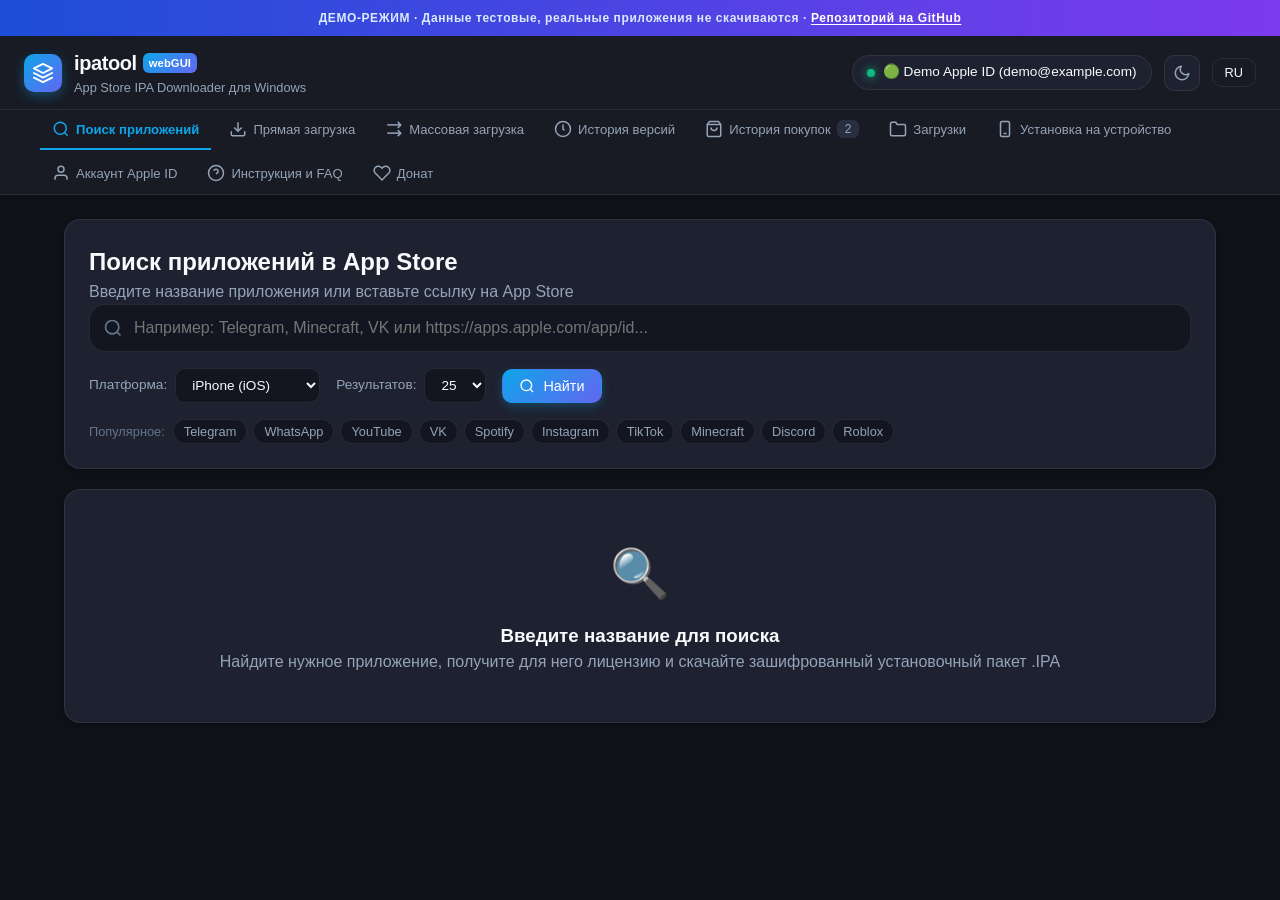
==== commit 8e3c7553: "gui: rename brand to ipatool webGUI, link the repo from the demo page - Brand badge now reads "ipato" ====
--- a/docs/index.html
+++ b/docs/index.html
@@ -3,11 +3,28 @@
 <head>
   <meta charset="UTF-8">
   <meta name="viewport" content="width=device-width, initial-scale=1.0">
-  <title>ipatool GUI — Скачивание IPA из App Store</title>
+  <title>ipatool webGUI — Скачивание IPA из App Store</title>
+  <meta name="description" content="ipatool webGUI — GUI-инструмент для поиска, скачивания и установки IPA-файлов приложений из App Store (iOS, iPadOS, tvOS) на Windows и macOS. Работает через веб-интерфейс в браузере.">
+  <link rel="canonical" href="https://pdx15.github.io/ipatool-sapfix-webGUI/">
+  <meta name="robots" content="index, follow">
+  <meta property="og:type" content="website">
+  <meta property="og:title" content="ipatool webGUI — Скачивание IPA из App Store">
+  <meta property="og:description" content="Поиск, скачивание и установка IPA-файлов приложений из App Store (iOS, iPadOS, tvOS) на Windows и macOS через веб-интерфейс.">
+  <meta property="og:url" content="https://pdx15.github.io/ipatool-sapfix-webGUI/">
+  <meta property="og:image" content="https://pdx15.github.io/ipatool-sapfix-webGUI/assets/social-preview.png">
+  <meta name="twitter:card" content="summary_large_image">
   <link rel="stylesheet" href="assets/style.css">
 </head>
 <body>
-  <div class="demo-banner">ДЕМО-РЕЖИМ · Данные тестовые, реальные приложения не скачиваются</div>
+  <div class="demo-banner">
+    ДЕМО-РЕЖИМ · Данные тестовые, реальные приложения не скачиваются ·
+    <a
+      class="demo-banner-link"
+      href="https://github.com/pdx15/ipatool-sapfix-webGUI"
+      target="_blank"
+      rel="noopener noreferrer"
+    >Репозиторий на GitHub</a>
+  </div>
   <!-- Header / Navigation Bar -->
   <header class="navbar">
     <div class="nav-brand">
@@ -17,7 +34,7 @@
         </svg>
       </div>
       <div class="brand-text">
-        <span class="brand-title">ipatool <span class="badge-gui">GUI</span></span>
+        <span class="brand-title">ipatool <span class="badge-gui">webGUI</span></span>
         <span class="brand-subtitle" data-i18n="app_subtitle">App Store IPA Downloader для Windows</span>
       </div>
     </div>
@@ -409,6 +426,54 @@
             </label>
           </div>
 
+          <div class="form-row">
+            <div class="form-group col">
+              <label for="batch-stall-timeout">
+                <span data-i18n="batch_stall_label">Считать зависшим, если нет данных (сек):</span>
+              </label>
+              <input
+                type="number"
+                id="batch-stall-timeout"
+                class="input-control"
+                min="30"
+                step="30"
+                value="300"
+              >
+              <small class="form-hint" data-i18n="batch_stall_hint">Если приложение не отдаёт ни одного байта дольше этого времени, оно помечается «Зависло», и пакет переходит к следующему.</small>
+            </div>
+
+            <div class="form-group col">
+              <label for="batch-item-timeout">
+                <span data-i18n="batch_item_label">Лимит на одно приложение (сек):</span>
+              </label>
+              <input
+                type="number"
+                id="batch-item-timeout"
+                class="input-control"
+                min="60"
+                step="60"
+                value="1800"
+              >
+              <small class="form-hint" data-i18n="batch_item_hint">Жёсткий предел на все этапы одного приложения: лицензия + скачивание + подпись.</small>
+            </div>
+          </div>
+
+          <div class="form-row">
+            <div class="form-group col">
+              <label for="batch-check-timeout">
+                <span data-i18n="batch_check_item_label">Лимит на одну проверку (сек):</span>
+              </label>
+              <input
+                type="number"
+                id="batch-check-timeout"
+                class="input-control"
+                min="30"
+                step="30"
+                value="180"
+              >
+            </div>
+          </div>
+
           <div class="form-actions">
             <button type="submit" id="batch-check-btn" class="btn btn-primary btn-lg">
               <svg viewBox="0 0 24 24" fill="none" stroke="currentColor" stroke-width="2">
@@ -479,6 +544,11 @@
           <span id="batch-download-progress-detail"></span>
         </div>
         <div id="batch-download-items" style="margin-top:16px"></div>
+        <div id="batch-download-actions" class="batch-download-actions" style="margin-top:16px; display:none">
+          <button id="batch-retry-btn" class="btn btn-outline btn-sm" onclick="retryBatchFailed()">
+            🔁 <span data-i18n="batch_retry_failed">Повторить неудачные</span><span id="batch-retry-count"></span>
+          </button>
+        </div>
       </div>
     </section>
 
@@ -1021,6 +1091,50 @@
             <span class="text-secondary donate-qr-caption" data-i18n="donate_qr_caption">QR-код для поддержки проекта</span>
           </div>
         </div>
+
+        <!-- Crypto wallets. Intentionally left untranslated: the labels,
+             network names and addresses must stay identical in every UI
+             language, so this block carries no data-i18n keys. -->
+        <div class="donate-crypto">
+          <h3 class="donate-crypto-title">Crypto wallets</h3>
+          <div class="versions-table-wrapper">
+            <table class="versions-table">
+              <thead>
+                <tr>
+                  <th>Crypto Currency</th>
+                  <th>Network</th>
+                  <th>Wallet ID</th>
+                </tr>
+              </thead>
+              <tbody>
+                <tr>
+                  <td><strong>USDT</strong></td>
+                  <td>TRC20</td>
+                  <td>
+                    <code>TGm951N5TpuBKayeAP6vL8wAdB9vEvdMyo</code>
+                    <button type="button" class="copy-icon-btn" onclick="copyToClipboard('TGm951N5TpuBKayeAP6vL8wAdB9vEvdMyo')" title="Copy">📋</button>
+                  </td>
+                </tr>
+                <tr>
+                  <td><strong>USDT</strong></td>
+                  <td>ERC20</td>
+                  <td>
+                    <code>0xd938130bce0C9A6a8F83dDe4fEAF6A86847c148B</code>
+                    <button type="button" class="copy-icon-btn" onclick="copyToClipboard('0xd938130bce0C9A6a8F83dDe4fEAF6A86847c148B')" title="Copy">📋</button>
+                  </td>
+                </tr>
+                <tr>
+                  <td><strong>BTC</strong></td>
+                  <td>—</td>
+                  <td>
+                    <code>c1qhg00wd03fnhdpwhg8fa4a3tpshhmsf0uslw8nf</code>
+                    <button type="button" class="copy-icon-btn" onclick="copyToClipboard('c1qhg00wd03fnhdpwhg8fa4a3tpshhmsf0uslw8nf')" title="Copy">📋</button>
+                  </td>
+                </tr>
+              </tbody>
+            </table>
+          </div>
+        </div>
       </div>
     </section>
 
--- a/docs/assets/style.css
+++ b/docs/assets/style.css
@@ -139,7 +139,9 @@
   color: white;
   padding: 2px 6px;
   border-radius: var(--radius-sm);
-  text-transform: uppercase;
+  /* No text-transform: the brand reads "ipatool webGUI" and the mixed-case
+     "webGUI" spelling must survive to the screen. */
+  letter-spacing: 0.01em;
 }
 
 .brand-subtitle {
@@ -1744,6 +1746,30 @@
   text-align: center;
 }
 
+/* Crypto wallet table under the donate block. The labels stay in English for
+   every UI language, so nothing here is localized. */
+.donate-crypto {
+  margin-top: 32px;
+  padding-top: 24px;
+  border-top: 1px solid var(--border-color);
+}
+
+.donate-crypto-title {
+  font-size: 1.05rem;
+  font-weight: 600;
+  margin-bottom: 12px;
+}
+
+.donate-crypto td code {
+  font-size: 0.82rem;
+  word-break: break-all;
+}
+
+.donate-crypto .copy-icon-btn {
+  margin-left: 6px;
+  vertical-align: middle;
+}
+
 @media (max-width: 768px) {
   .donate-container {
     justify-content: center;
@@ -1871,3 +1897,6 @@
 }
 
 .demo-banner { position: sticky; top: 0; z-index: 1000; padding: 9px 16px; text-align: center; color: #dbeafe; background: linear-gradient(90deg, #1d4ed8, #7c3aed); font-size: 12px; font-weight: 700; letter-spacing: .05em; }
+.demo-banner-link { color: #ffffff; text-decoration: underline; text-underline-offset: 2px; text-decoration-thickness: 1px; }
+.demo-banner-link:hover, .demo-banner-link:focus { color: #ffffff; text-decoration-thickness: 2px; }
+.demo-banner-link:visited { color: #ffffff; }
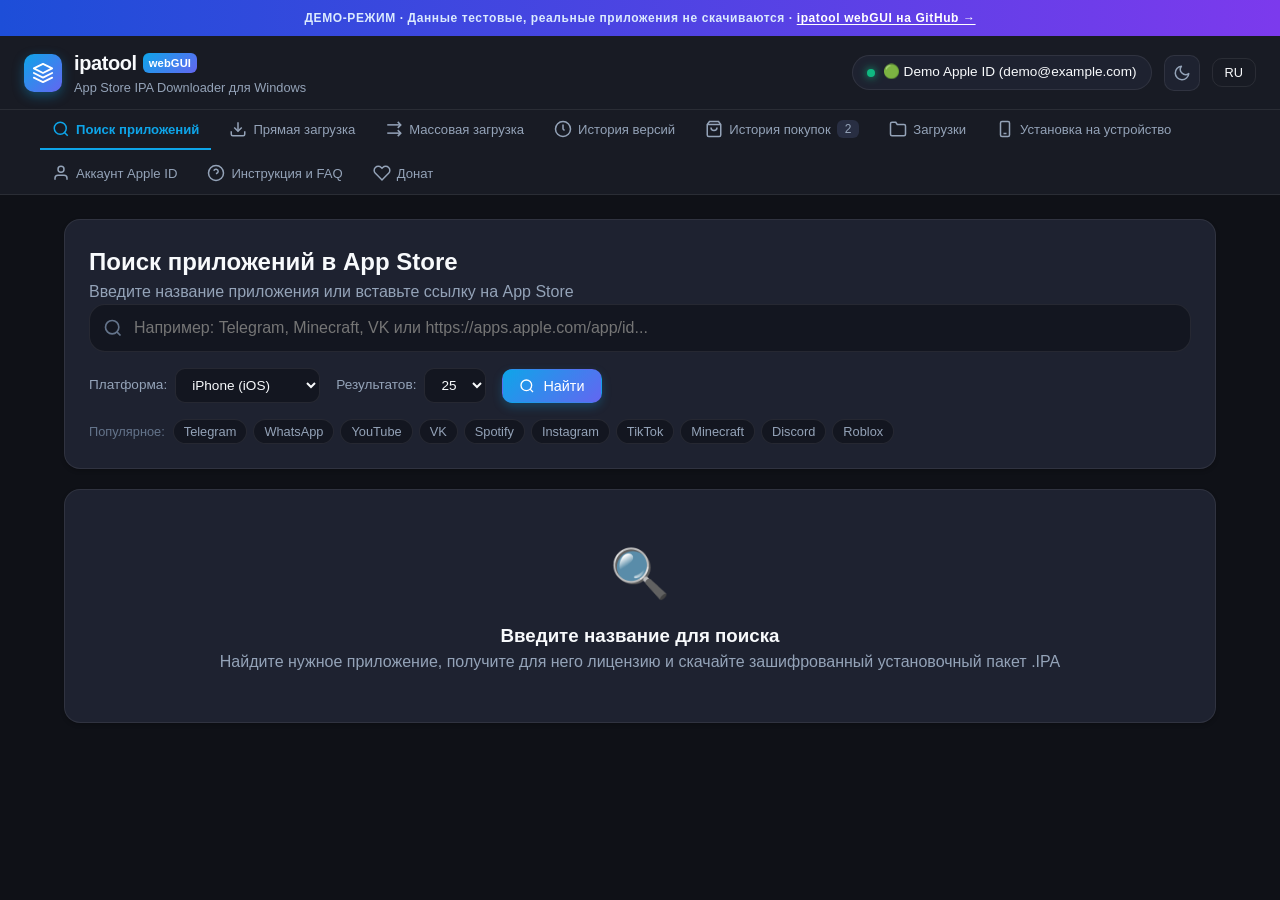
==== commit 1a4bb981: "demo: point search signals at the repository instead of the demo page The repository is what should " ====
--- a/docs/index.html
+++ b/docs/index.html
@@ -3,13 +3,16 @@
 <head>
   <meta charset="UTF-8">
   <meta name="viewport" content="width=device-width, initial-scale=1.0">
-  <title>ipatool webGUI — Скачивание IPA из App Store</title>
-  <meta name="description" content="ipatool webGUI — GUI-инструмент для поиска, скачивания и установки IPA-файлов приложений из App Store (iOS, iPadOS, tvOS) на Windows и macOS. Работает через веб-интерфейс в браузере.">
-  <link rel="canonical" href="https://pdx15.github.io/ipatool-sapfix-webGUI/">
+  <title>Демо ipatool webGUI — скачивание IPA из App Store</title>
+  <meta name="description" content="Интерактивная демонстрация ipatool webGUI на тестовых данных: поиск, скачивание и установка IPA-файлов из App Store (iOS, iPadOS, tvOS). Исходный код, сборки и документация — в репозитории на GitHub.">
+  <!-- The repository is the canonical destination: this page is only a demo
+       of it, so all ranking signals are consolidated on the repo URL. It must
+       stay indexable for the canonical hint to be seen at all. -->
+  <link rel="canonical" href="https://github.com/pdx15/ipatool-sapfix-webGUI">
   <meta name="robots" content="index, follow">
   <meta property="og:type" content="website">
-  <meta property="og:title" content="ipatool webGUI — Скачивание IPA из App Store">
-  <meta property="og:description" content="Поиск, скачивание и установка IPA-файлов приложений из App Store (iOS, iPadOS, tvOS) на Windows и macOS через веб-интерфейс.">
+  <meta property="og:title" content="Демо ipatool webGUI — скачивание IPA из App Store">
+  <meta property="og:description" content="Интерактивная демонстрация ipatool webGUI на тестовых данных. Исходный код и сборки — на GitHub.">
   <meta property="og:url" content="https://pdx15.github.io/ipatool-sapfix-webGUI/">
   <meta property="og:image" content="https://pdx15.github.io/ipatool-sapfix-webGUI/assets/social-preview.png">
   <meta name="twitter:card" content="summary_large_image">
@@ -23,7 +26,8 @@
       href="https://github.com/pdx15/ipatool-sapfix-webGUI"
       target="_blank"
       rel="noopener noreferrer"
-    >Репозиторий на GitHub</a>
+      title="ipatool webGUI на GitHub: исходный код, сборки и документация"
+    >ipatool webGUI на GitHub →</a>
   </div>
   <!-- Header / Navigation Bar -->
   <header class="navbar">
